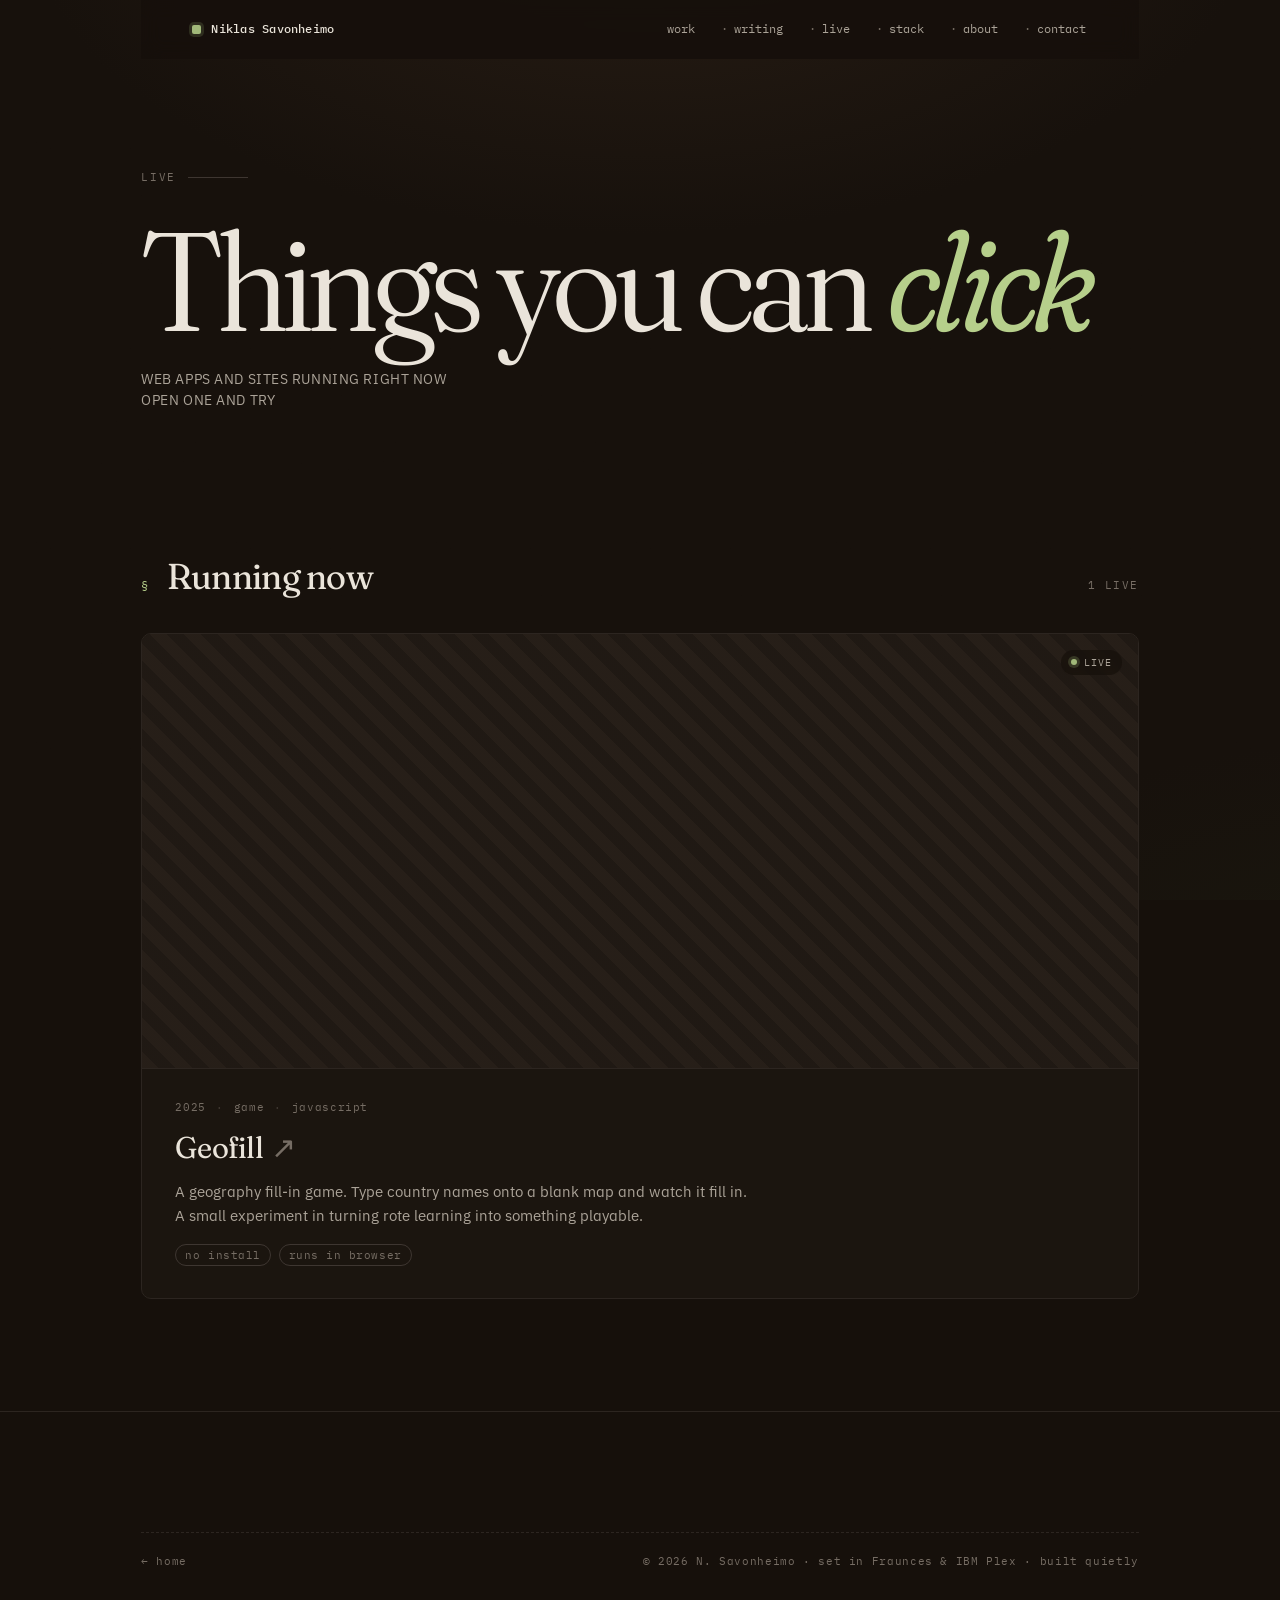
==== live/index.html @ 67fba2f3 "Added page for live apps/sites" ====
<!DOCTYPE html>
<html lang="en">
<head>
  <meta charset="UTF-8">
  <meta name="viewport" content="width=device-width, initial-scale=1.0">

  <title>Live — Niklas Savonheimo</title>
  <meta name="description" content="Web apps and sites you can open and try with one click.">

  <!-- Open Graph -->
  <meta property="og:type" content="website">
  <meta property="og:url" content="https://portfolio-site-5bt.pages.dev/live/">
  <meta property="og:title" content="Live — Niklas Savonheimo">
  <meta property="og:description" content="Web apps and sites you can open and try with one click.">

  <!-- Twitter card -->
  <meta name="twitter:card" content="summary_large_image">
  <meta name="twitter:title" content="Live — Niklas Savonheimo">
  <meta name="twitter:description" content="Web apps and sites you can open and try with one click.">

  <!-- Fonts: Fraunces (variable, all axes) + IBM Plex Sans + IBM Plex Mono -->
  <link rel="preconnect" href="https://fonts.googleapis.com">
  <link rel="preconnect" href="https://fonts.gstatic.com" crossorigin>
  <link href="https://fonts.googleapis.com/css2?family=Fraunces:ital,opsz,wght,SOFT,WONK@0,9..144,300..900,0..100,0..1;1,9..144,300..900,0..100,0..1&family=IBM+Plex+Mono:wght@300;400;500&family=IBM+Plex+Sans:wght@300;400;500;600&display=swap" rel="stylesheet">

  <!-- Favicon -->
  <link rel="icon" type="image/svg+xml" href="../favicon.svg">

  <link rel="stylesheet" href="../style.css">
</head>
<body>

  <div class="shell">

    <!-- Nav -->
    <nav class="nav" aria-label="Primary">
      <a class="nav-id" href="../">
        <span class="dot" aria-hidden="true"></span>
        <span><b>Niklas Savonheimo</b></span>
      </a>
      <div class="nav-links">
        <a href="../#work">work</a>
        <a href="../#writing">writing</a>
        <a href="./">live</a>
        <a href="../#stack">stack</a>
        <a href="../#about">about</a>
        <a href="../#contact">contact</a>
      </div>
    </nav>

    <!-- Hero -->
    <header class="hero">
      <div>
        <div class="hero-eyebrow">Live</div>
        <h1>Things you can <em>click</em></h1>
        <p class="hero-lede">Web apps and sites running right now<br>open one and try</p>
      </div>
    </header>

    <!-- Live sites -->
    <section class="section">
      <div class="sec-head">
        <div class="left">
          <span class="sec-num">§</span>
          <h2 class="sec-title">Running now</h2>
        </div>
        <span class="sec-sub">1 live</span>
      </div>

      <div class="live-grid">

        <!-- Geofill -->
        <a class="live-card" href="https://nickeniklas.github.io/geofill/" target="_blank" rel="noopener noreferrer">
          <div class="live-thumb">
            <div class="live-thumb-stripes" aria-hidden="true"></div>
            <!-- swap the stripes div above for: <img src="../live/geofill.png" alt="Geofill screenshot"> -->
            <span class="live-thumb-marker">live</span>
          </div>
          <div class="live-body">
            <div class="live-meta">
              <span>2025</span><span class="sep">·</span><span>game</span><span class="sep">·</span><span>javascript</span>
            </div>
            <h3>Geofill<span class="arrow" aria-hidden="true">↗</span></h3>
            <p class="live-blurb">A geography fill-in game. Type country names onto a blank map and watch it fill in. A small experiment in turning rote learning into something playable.</p>
            <div class="live-tags">
              <span class="tag">no install</span>
              <span class="tag">runs in browser</span>
            </div>
          </div>
        </a>

        <!-- Template for the next one — duplicate the block above, update href/marker/meta/h3/blurb/tags -->

      </div>
    </section>

  </div><!-- /shell -->

  <footer class="footer">
    <div class="shell">
      <div class="foot-colophon">
        <a href="../">← home</a>
        <span>© 2026 N. Savonheimo · set in Fraunces &amp; IBM Plex · built quietly</span>
      </div>
    </div>
  </footer>

</body>
</html>
---- style.css ----
/* style.css — portfolio v0.1
   Warm coffee-dark background, sage-olive green accents, Fraunces slab + IBM Plex Sans/Mono.
   All colors in OKLCH for perceptual consistency. */

:root {
  --bg:        oklch(18% 0.014 60);
  --bg-2:      oklch(22% 0.016 60);
  --bg-card:   oklch(20% 0.015 60);
  --line:      oklch(34% 0.014 60);
  --line-soft: oklch(27% 0.014 60);

  --ink:       oklch(92% 0.015 80);
  --ink-mute:  oklch(72% 0.018 75);
  --ink-faint: oklch(54% 0.018 70);

  --green:      oklch(75% 0.09 125);
  --green-ink:  oklch(82% 0.095 125);
  --green-soft: oklch(38% 0.054 125);

  --serif: "Fraunces", Georgia, serif;
  --sans:  "IBM Plex Sans", ui-sans-serif, system-ui, sans-serif;
  --mono:  "IBM Plex Mono", ui-monospace, SFMono-Regular, Menlo, monospace;

  --pad-x: clamp(20px, 4vw, 56px);
  --col:   1100px;
  --rad:   10px;

  color-scheme: dark;
}

* { box-sizing: border-box; }
html, body { margin: 0; padding: 0; }

body {
  background: var(--bg);
  color: var(--ink);
  font-family: var(--sans);
  font-size: 16px;
  line-height: 1.55;
  -webkit-font-smoothing: antialiased;
  text-rendering: optimizeLegibility;
  font-feature-settings: "ss01", "cv05";
  min-height: 100vh;
  background-image:
    radial-gradient(ellipse 80% 60% at 50% -10%, oklch(28% 0.03 60 / 0.55), transparent 60%),
    radial-gradient(ellipse 60% 40% at 110% 110%, oklch(30% 0.05 130 / 0.18), transparent 70%);
  background-attachment: fixed;
}

/* film grain — pure SVG noise, fixed so it doesn't scroll */
body::before {
  content: "";
  position: fixed; inset: 0;
  pointer-events: none;
  opacity: 0.05;
  z-index: 0;
  mix-blend-mode: overlay;
  background-image: url("data:image/svg+xml;utf8,<svg xmlns='http://www.w3.org/2000/svg' width='200' height='200'><filter id='n'><feTurbulence type='fractalNoise' baseFrequency='0.85' numOctaves='2' stitchTiles='stitch'/><feColorMatrix values='0 0 0 0 1  0 0 0 0 1  0 0 0 0 1  0 0 0 0.6 0'/></filter><rect width='100%' height='100%' filter='url(%23n)'/></svg>");
}

::selection { background: var(--green-soft); color: var(--ink); }

a { color: inherit; text-decoration: none; }

/* ── shell ─────────────────────────────────────────────── */
.shell {
  position: relative;
  z-index: 1;
  max-width: var(--col);
  margin: 0 auto;
  padding: 0 var(--pad-x);
}

/* ── nav ───────────────────────────────────────────────── */
.nav {
  position: relative;
  z-index: 2;
  display: flex;
  align-items: center;
  justify-content: space-between;
  padding: 22px var(--pad-x) 20px;
}
@media (min-width: 760px) {
  .nav {
    position: sticky;
    top: 0;
    background: oklch(18% 0.014 60 / 0.92);
    backdrop-filter: blur(10px);
    -webkit-backdrop-filter: blur(10px);
    padding: 16px max(var(--pad-x), calc(50% - var(--col) / 2 + var(--pad-x)));
  }
}
.nav-id {
  display: inline-flex;
  align-items: center;
  gap: 10px;
  font-family: var(--mono);
  font-size: 12px;
  letter-spacing: 0.02em;
  color: var(--ink-mute);
}
.nav-id .dot {
  width: 9px; height: 9px;
  background: var(--green);
  border-radius: 2px;
  box-shadow: 0 0 0 3px oklch(75% 0.09 125 / 0.18);
  flex-shrink: 0;
}
.nav-id b { color: var(--ink); font-weight: 500; }
.nav-links {
  display: flex; gap: 22px;
  font-family: var(--mono);
  font-size: 12px;
  color: var(--ink-mute);
}
.nav-links a {
  position: relative;
  padding: 4px 2px;
  transition: color 0.15s;
}
.nav-links a::before {
  content: "·";
  color: var(--ink-faint);
  margin-right: 6px;
}
.nav-links a:first-child::before { display: none; }
.nav-links a:hover { color: var(--green-ink); }

/* ── hero ──────────────────────────────────────────────── */
.hero {
  padding: clamp(40px, 9vw, 110px) 0 clamp(32px, 6vw, 60px);
  position: relative;
}
.hero-eyebrow {
  font-family: var(--mono);
  font-size: 11px;
  text-transform: uppercase;
  letter-spacing: 0.16em;
  color: var(--ink-faint);
  display: flex;
  align-items: center;
  gap: 12px;
  margin-bottom: 28px;
}
.hero-eyebrow::after {
  content: "";
  flex: 0 0 60px;
  height: 1px;
  background: var(--line);
}
.hero h1 {
  font-family: var(--serif);
  font-weight: 350;
  font-size: clamp(56px, 11vw, 140px);
  line-height: 0.95;
  letter-spacing: -0.035em;
  margin: 0 0 22px;
  font-variation-settings: "SOFT" 50, "WONK" 1, "opsz" 144;
  max-width: 14ch;
  text-wrap: balance;
}
.hero h1 em {
  font-style: italic;
  font-weight: 350;
  color: var(--green-ink);
  font-variation-settings: "SOFT" 100, "WONK" 1, "opsz" 144;
}
.hero-lede {
  font-family: var(--sans);
  font-weight: 400;
  font-size: clamp(14px, 1.1vw, 16px);
  line-height: 1.5;
  letter-spacing: 0.04em;
  text-transform: uppercase;
  color: var(--ink-mute);
  max-width: 52ch;
  text-wrap: pretty;
}

/* ── now strip ─────────────────────────────────────────── */
.now {
  margin: clamp(20px, 4vw, 40px) 0 clamp(40px, 6vw, 70px);
  border-top: 1px solid var(--line-soft);
  border-bottom: 1px solid var(--line-soft);
  padding: 18px 0;
  display: grid;
  grid-template-columns: repeat(4, 1fr);
  gap: 28px;
  font-family: var(--mono);
  font-size: 12px;
}
.now-cell {
  display: flex;
  flex-direction: column;
  gap: 4px;
  min-width: 0;
}
.now-cell .lbl {
  font-size: 10px;
  text-transform: uppercase;
  letter-spacing: 0.14em;
  color: var(--ink-faint);
}
.now-cell .val {
  color: var(--ink);
  white-space: nowrap;
  overflow: hidden;
  text-overflow: ellipsis;
}
.now-cell .val .accent { color: var(--green-ink); }
.now-cell .val .blink {
  display: inline-block;
  width: 7px; height: 13px;
  vertical-align: -2px;
  background: var(--green);
  margin-left: 2px;
  animation: blink 1s steps(2, jump-none) infinite;
}
@keyframes blink { 50% { opacity: 0.15; } }

@media (max-width: 760px) {
  .now { grid-template-columns: repeat(2, 1fr); }
}

/* ── sections ──────────────────────────────────────────── */
.section { padding: clamp(40px, 6vw, 72px) 0; }
.section + .section { border-top: 1px solid var(--line-soft); }

.sec-head {
  display: flex;
  align-items: baseline;
  justify-content: space-between;
  gap: 24px;
  margin-bottom: 36px;
}
.sec-head .left {
  display: flex; align-items: baseline; gap: 18px;
  flex-wrap: wrap;
}
.sec-num {
  font-family: var(--mono);
  font-size: 12px;
  color: var(--green-ink);
  letter-spacing: 0.06em;
}
.sec-title {
  font-family: var(--serif);
  font-weight: 400;
  font-size: clamp(26px, 3.4vw, 36px);
  line-height: 1.1;
  letter-spacing: -0.02em;
  margin: 0;
  font-variation-settings: "SOFT" 50, "WONK" 1, "opsz" 60;
}
.sec-sub {
  font-family: var(--mono);
  font-size: 11px;
  text-transform: uppercase;
  letter-spacing: 0.14em;
  color: var(--ink-faint);
}
.sec-lede {
  font-family: var(--sans);
  font-size: clamp(14px, 1.5vw, 15px);
  color: var(--ink-mute);
  margin-top: -18px;
  margin-bottom: 32px;
  line-height: 1.55;
}

/* ── project cards (list-of-cards layout) ──────────────── */
.projects-grid {
  display: flex;
  flex-direction: column;
  gap: 18px;
}
.projects-grid .card {
  display: grid;
  grid-template-columns: 280px 1fr;
  gap: 0;
}
.projects-grid .card-thumb {
  aspect-ratio: auto;
  height: 100%;
  min-height: 160px;
  border-bottom: 0;
  border-right: 1px solid var(--line-soft);
}
.projects-grid .card-body {
  padding: 22px 26px 24px;
  display: flex;
  flex-direction: column;
  justify-content: center;
}

.card {
  display: block;
  background: var(--bg-card);
  border: 1px solid var(--line-soft);
  border-radius: var(--rad);
  overflow: hidden;
  transition: transform 0.25s cubic-bezier(.2,.7,.3,1), border-color 0.2s;
  position: relative;
}
.card:hover {
  transform: translateY(-3px);
  border-color: var(--green-soft);
}
.card:hover h3 { color: var(--green-ink); }

.card-thumb {
  aspect-ratio: 16 / 9;
  position: relative;
  overflow: hidden;
  background: var(--bg-2);
  border-bottom: 1px solid var(--line-soft);
  font-family: var(--mono);
}
.card-thumb-stripes {
  position: absolute; inset: 0;
  background-image: repeating-linear-gradient(45deg,
    oklch(26% 0.018 60) 0 10px,
    oklch(22% 0.014 60) 10px 20px);
  opacity: 0.7;
}
.card-thumb-label {
  position: absolute;
  left: 14px; bottom: 12px;
  font-size: 10px;
  letter-spacing: 0.1em;
  color: var(--ink);
  text-transform: uppercase;
}
.card-thumb-marker {
  position: absolute; top: 14px; right: 14px;
  font-family: var(--mono); font-size: 10px;
  color: var(--ink);
  display: flex; align-items: center; gap: 6px;
}
.card-thumb-marker::before {
  content: "";
  width: 6px; height: 6px; border-radius: 50%;
  background: var(--green);
}
.card-thumb-img {
  position: absolute; inset: 0;
  width: 100%; height: 100%;
  object-fit: cover;
}
.card-thumb-scrim {
  position: absolute; inset: 0;
  background: oklch(12% 0.012 60 / 0.5);
}
.card-body { padding: 18px 20px 20px; }
.card-meta {
  font-family: var(--mono);
  font-size: 10.5px;
  letter-spacing: 0.06em;
  color: var(--ink-faint);
  margin-bottom: 8px;
  display: flex; gap: 10px; align-items: center;
}
.card-meta .sep { opacity: 0.4; }
.card h3 {
  font-family: var(--serif);
  font-weight: 400;
  font-size: 22px;
  letter-spacing: -0.01em;
  margin: 0 0 6px;
  font-variation-settings: "SOFT" 30, "WONK" 1, "opsz" 36;
  transition: color 0.2s;
}
.card h3 .arrow {
  display: inline-block;
  margin-left: 6px;
  transition: transform 0.25s;
  color: var(--ink-faint);
}
.card:hover h3 .arrow {
  transform: translate(4px, -4px);
  color: var(--green-ink);
}
.card-blurb {
  color: var(--ink-mute);
  font-size: 14.5px;
  line-height: 1.55;
  margin: 0;
  text-wrap: pretty;
}

@media (max-width: 760px) {
  .projects-grid .card { grid-template-columns: 1fr; }
  .projects-grid .card-thumb {
    aspect-ratio: 16/9; min-height: 0;
    border-right: 0; border-bottom: 1px solid var(--line-soft);
  }
}

/* ── writing list ──────────────────────────────────────── */
.writing-list {
  display: flex; flex-direction: column;
  border-top: 1px solid var(--line-soft);
}
.writing-row {
  display: grid;
  grid-template-columns: 90px 1fr auto;
  gap: 24px;
  padding: 18px 4px;
  border-bottom: 1px solid var(--line-soft);
  align-items: baseline;
  font-family: var(--sans);
  transition: padding-left 0.2s;
}
.writing-row:hover { padding-left: 12px; }
.writing-row .date {
  font-family: var(--mono);
  font-size: 11px;
  color: var(--ink-faint);
}
.writing-row .ttl {
  font-family: var(--serif);
  font-size: 18px;
  font-variation-settings: "SOFT" 30, "WONK" 1, "opsz" 24;
  transition: color 0.2s;
}
.writing-row:hover .ttl { color: var(--green-ink); }
.writing-row .row-tags {
  display: flex;
  gap: 6px;
  align-items: baseline;
}
.writing-row .tag {
  font-family: var(--mono);
  font-size: 10.5px;
  color: var(--ink-faint);
  border: 1px solid var(--line);
  padding: 2px 8px;
  border-radius: 999px;
  letter-spacing: 0.05em;
}
.writing-row .lang {
  font-family: var(--mono);
  font-size: 10.5px;
  color: var(--green);
  border: 1px solid var(--green);
  padding: 2px 8px;
  border-radius: 999px;
  letter-spacing: 0.05em;
  opacity: 0.7;
}

/* ── writing lang toggle ───────────────────────────────── */
.writing-lang-wrap {
  display: flex;
  align-items: center;
}
.lang-toggle {
  display: flex;
  border: 1px solid var(--green);
  border-radius: 999px;
  overflow: hidden;
}
.lang-btn {
  background: transparent;
  border: none;
  color: var(--green);
  font-family: var(--mono);
  font-size: 10.5px;
  letter-spacing: 0.05em;
  padding: 3px 10px;
  cursor: pointer;
  opacity: 0.5;
  transition: opacity 0.15s, background 0.15s, color 0.15s;
  line-height: 1;
}
.lang-btn[aria-pressed="true"] {
  background: var(--green);
  color: var(--bg);
  opacity: 1;
}
.lang-btn:hover:not([aria-pressed="true"]) { opacity: 0.8; }
.lang-btn + .lang-btn { border-left: 1px solid var(--green); }
.writing-row[hidden] { display: none; }

/* ── stack / shelf ─────────────────────────────────────── */
.stack {
  display: grid;
  grid-template-columns: repeat(4, 1fr);
  gap: 16px;
  font-family: var(--mono);
  font-size: 12px;
}
.stack-cell {
  border: 1px solid var(--line-soft);
  border-radius: var(--rad);
  padding: 14px 14px 16px;
  display: flex;
  flex-direction: column;
  gap: 8px;
  background: var(--bg-card);
  transition: border-color 0.2s;
}
.stack-cell:hover { border-color: var(--green-soft); }
.stack-cell .lbl {
  font-size: 10px; text-transform: uppercase; letter-spacing: 0.14em;
  color: var(--ink-faint);
}
.stack-cell ul {
  list-style: none; padding: 0; margin: 0;
  display: flex; flex-direction: column; gap: 4px;
  color: var(--ink);
}
.stack-cell li::before { content: "› "; color: var(--green-ink); }

@media (max-width: 760px) { .stack { grid-template-columns: repeat(2, 1fr); } }

/* ── about ─────────────────────────────────────────────── */
.about {
  display: grid;
  grid-template-columns: 1fr 220px;
  gap: 48px;
}
.prose {
  max-width: 60ch;
  font-family: var(--serif);
  font-size: 18px;
  line-height: 1.65;
  font-weight: 400;
  font-variation-settings: "opsz" 18;
  color: var(--ink);
}
.prose p { margin: 0 0 1em; text-wrap: pretty; }
.prose p + p { text-indent: 1.4em; }
.prose .first { font-variant-caps: all-small-caps; letter-spacing: 0.06em; }

.about-meta {
  font-family: var(--mono);
  font-size: 11px;
  color: var(--ink-mute);
  display: flex; flex-direction: column; gap: 14px;
}
.about-meta dt {
  font-size: 10px; text-transform: uppercase; letter-spacing: 0.12em;
  color: var(--ink-faint);
  margin-bottom: 2px;
}
.about-meta dd { margin: 0; }

@media (max-width: 760px) {
  .about { grid-template-columns: 1fr; gap: 28px; }
}

/* ── footer ────────────────────────────────────────────── */
.footer {
  margin-top: 40px;
  border-top: 1px solid var(--line-soft);
  padding: clamp(40px, 6vw, 70px) 0 clamp(40px, 5vw, 60px);
}
.footer-grid {
  display: grid;
  grid-template-columns: 1fr 1fr;
  gap: 40px;
  align-items: end;
}
.foot-q {
  font-family: var(--serif);
  font-weight: 350;
  font-size: clamp(28px, 3.4vw, 40px);
  line-height: 1.15;
  letter-spacing: -0.02em;
  margin: 0 0 18px;
  font-variation-settings: "SOFT" 50, "WONK" 1, "opsz" 60;
  text-wrap: balance;
}
.foot-q em {
  font-style: italic;
  color: var(--green-ink);
  font-variation-settings: "SOFT" 100, "WONK" 1, "opsz" 60;
}
.foot-mail {
  display: inline-flex; align-items: center; gap: 10px;
  font-family: var(--mono);
  font-size: 14px;
  border-bottom: 1px solid var(--line);
  padding-bottom: 4px;
  transition: color 0.15s, border-color 0.15s;
}
.foot-mail:hover { color: var(--green-ink); border-color: var(--green-ink); }
.foot-side {
  font-family: var(--mono);
  font-size: 11px;
  color: var(--ink-mute);
  display: flex; flex-direction: column; gap: 18px;
}
.foot-side .row { display: flex; gap: 18px; flex-wrap: wrap; }
.foot-side .row a:hover { color: var(--green-ink); }
.foot-side .meta {
  color: var(--ink-faint);
  font-size: 10.5px;
  letter-spacing: 0.06em;
  display: flex; gap: 18px; flex-wrap: wrap;
}
.foot-colophon {
  margin-top: 50px;
  padding-top: 20px;
  border-top: 1px dashed var(--line-soft);
  font-family: var(--mono);
  font-size: 10.5px;
  letter-spacing: 0.06em;
  color: var(--ink-faint);
  display: flex;
  justify-content: space-between;
  flex-wrap: wrap;
  gap: 12px;
}
.foot-colophon .secret { cursor: default; }

@media (max-width: 760px) {
  .footer-grid { grid-template-columns: 1fr; gap: 28px; align-items: start; }
}

/* ── easter egg overlay ────────────────────────────────── */
.egg {
  display: none;
  position: fixed; inset: 0;
  z-index: 100;
  align-items: center;
  justify-content: center;
  background: oklch(18% 0.014 60 / 0.94);
  backdrop-filter: blur(8px);
  font-family: var(--mono);
  animation: eggIn 0.3s;
}
.egg.open { display: flex; }
@keyframes eggIn { from { opacity: 0; } }

.egg-card {
  border: 1px solid var(--green-soft);
  background: var(--bg-card);
  border-radius: var(--rad);
  padding: 32px 36px;
  max-width: 480px;
  text-align: center;
  font-size: 13px;
  line-height: 1.7;
  color: var(--ink-mute);
}
.egg-card .ascii {
  white-space: pre;
  color: var(--green-ink);
  font-size: 11px;
  line-height: 1.2;
  margin-bottom: 14px;
}
.egg-card .hl { color: var(--ink); }
.egg-card .hint {
  margin-top: 16px;
  font-size: 10.5px;
  color: var(--ink-faint);
  letter-spacing: 0.08em;
  text-transform: uppercase;
}
.egg-x {
  margin-top: 18px;
  display: inline-block;
  font-size: 10px;
  letter-spacing: 0.14em;
  color: var(--ink-faint);
  border-bottom: 1px dashed var(--line);
  padding-bottom: 2px;
}

/* ── writing post ──────────────────────────────────────── */
.post-head {
  padding: clamp(40px, 7vw, 80px) 0 clamp(24px, 4vw, 40px);
  border-bottom: 1px solid var(--line-soft);
  margin-bottom: clamp(32px, 5vw, 56px);
}
.post-eyebrow {
  display: flex;
  align-items: center;
  gap: 14px;
  font-family: var(--mono);
  font-size: 11px;
  color: var(--ink-faint);
  margin-bottom: 20px;
}
.post-eyebrow .tag-pill {
  border: 1px solid var(--line);
  padding: 2px 8px;
  border-radius: 999px;
  letter-spacing: 0.05em;
}
.post-title {
  font-family: var(--serif);
  font-weight: 350;
  font-size: clamp(32px, 5vw, 56px);
  line-height: 1.1;
  letter-spacing: -0.03em;
  margin: 0;
  font-variation-settings: "SOFT" 60, "WONK" 1, "opsz" 72;
  max-width: 22ch;
  text-wrap: balance;
}
.post-body {
  padding-bottom: clamp(48px, 8vw, 96px);
}
.post-body h2 {
  font-family: var(--serif);
  font-weight: 400;
  font-size: clamp(20px, 2.4vw, 26px);
  letter-spacing: -0.02em;
  margin: 2em 0 0.5em;
  font-variation-settings: "SOFT" 40, "WONK" 1, "opsz" 36;
}

/* ── reduced motion ────────────────────────────────────── */
@media (prefers-reduced-motion: reduce) {
  .now-cell .val .blink { animation: none; opacity: 1; }
  .card { transition: border-color 0.2s; }
  .card:hover { transform: none; }
  .card h3 .arrow { transition: none; }
  .writing-row { transition: none; }
}

/* ── live sites ────────────────────────────────────────── */
.live-grid {
  display: flex;
  flex-direction: column;
  gap: clamp(20px, 3vw, 32px);
}
.live-card {
  display: block;
  background: var(--bg-card);
  border: 1px solid var(--line-soft);
  border-radius: var(--rad);
  overflow: hidden;
  position: relative;
  transition: transform 0.25s cubic-bezier(.2,.7,.3,1), border-color 0.2s;
}
.live-card:hover {
  transform: translateY(-3px);
  border-color: var(--green-soft);
}
.live-card:hover h3 { color: var(--green-ink); }

/* big preview region — fills full card width */
.live-thumb {
  position: relative;
  aspect-ratio: 16 / 7;
  overflow: hidden;
  background: var(--bg-2);
  border-bottom: 1px solid var(--line-soft);
  font-family: var(--mono);
}
.live-thumb-stripes {
  position: absolute; inset: 0;
  background-image: repeating-linear-gradient(45deg,
    oklch(26% 0.018 60) 0 12px,
    oklch(22% 0.014 60) 12px 24px);
  opacity: 0.6;
}
.live-thumb img {
  position: absolute; inset: 0;
  width: 100%; height: 100%;
  object-fit: cover;
  display: block;
}
.live-thumb-marker {
  position: absolute; top: 16px; right: 16px;
  font-family: var(--mono); font-size: 10px;
  letter-spacing: 0.1em; text-transform: uppercase;
  color: var(--ink-mute);
  display: inline-flex; align-items: center; gap: 7px;
  background: oklch(18% 0.014 60 / 0.7);
  padding: 5px 10px;
  border-radius: 999px;
  backdrop-filter: blur(4px);
}
.live-thumb-marker::before {
  content: "";
  width: 6px; height: 6px; border-radius: 50%;
  background: var(--green);
  box-shadow: 0 0 0 3px oklch(75% 0.09 125 / 0.22);
}
.live-body {
  padding: clamp(20px, 2.4vw, 30px) clamp(22px, 2.6vw, 34px) clamp(24px, 2.8vw, 32px);
}
.live-meta {
  font-family: var(--mono);
  font-size: 10.5px;
  letter-spacing: 0.06em;
  color: var(--ink-faint);
  margin-bottom: 10px;
  display: flex; gap: 10px; align-items: center;
}
.live-meta .sep { opacity: 0.4; }
.live-card h3 {
  font-family: var(--serif);
  font-weight: 400;
  font-size: clamp(24px, 2.8vw, 30px);
  letter-spacing: -0.015em;
  margin: 0 0 8px;
  font-variation-settings: "SOFT" 40, "WONK" 1, "opsz" 48;
  transition: color 0.2s;
}
.live-card h3 .arrow {
  display: inline-block;
  margin-left: 8px;
  transition: transform 0.25s;
  color: var(--ink-faint);
}
.live-card:hover h3 .arrow {
  transform: translate(4px, -4px);
  color: var(--green-ink);
}
.live-blurb {
  color: var(--ink-mute);
  font-size: 15px;
  line-height: 1.6;
  margin: 0;
  max-width: 64ch;
  text-wrap: pretty;
}
.live-tags {
  margin-top: 16px;
  display: flex; gap: 8px; flex-wrap: wrap;
}
.live-tags .tag {
  font-family: var(--mono);
  font-size: 10.5px;
  color: var(--ink-faint);
  border: 1px solid var(--line);
  padding: 2px 9px;
  border-radius: 999px;
  letter-spacing: 0.05em;
}

@media (prefers-reduced-motion: reduce) {
  .live-card { transition: border-color 0.2s; }
  .live-card:hover { transform: none; }
  .live-card h3 .arrow { transition: none; }
}

/* ── work section footnote (pointer to /live/) ─────────── */
.work-footnote {
  margin: 28px 0 0;
  font-family: var(--mono);
  font-size: 12px;
  color: var(--ink-faint);
  letter-spacing: 0.02em;
}
.work-footnote a {
  color: var(--ink-mute);
  border-bottom: 1px solid var(--line);
  padding-bottom: 1px;
  transition: color 0.15s, border-color 0.15s;
}
.work-footnote a:hover { color: var(--green-ink); border-color: var(--green-ink); }
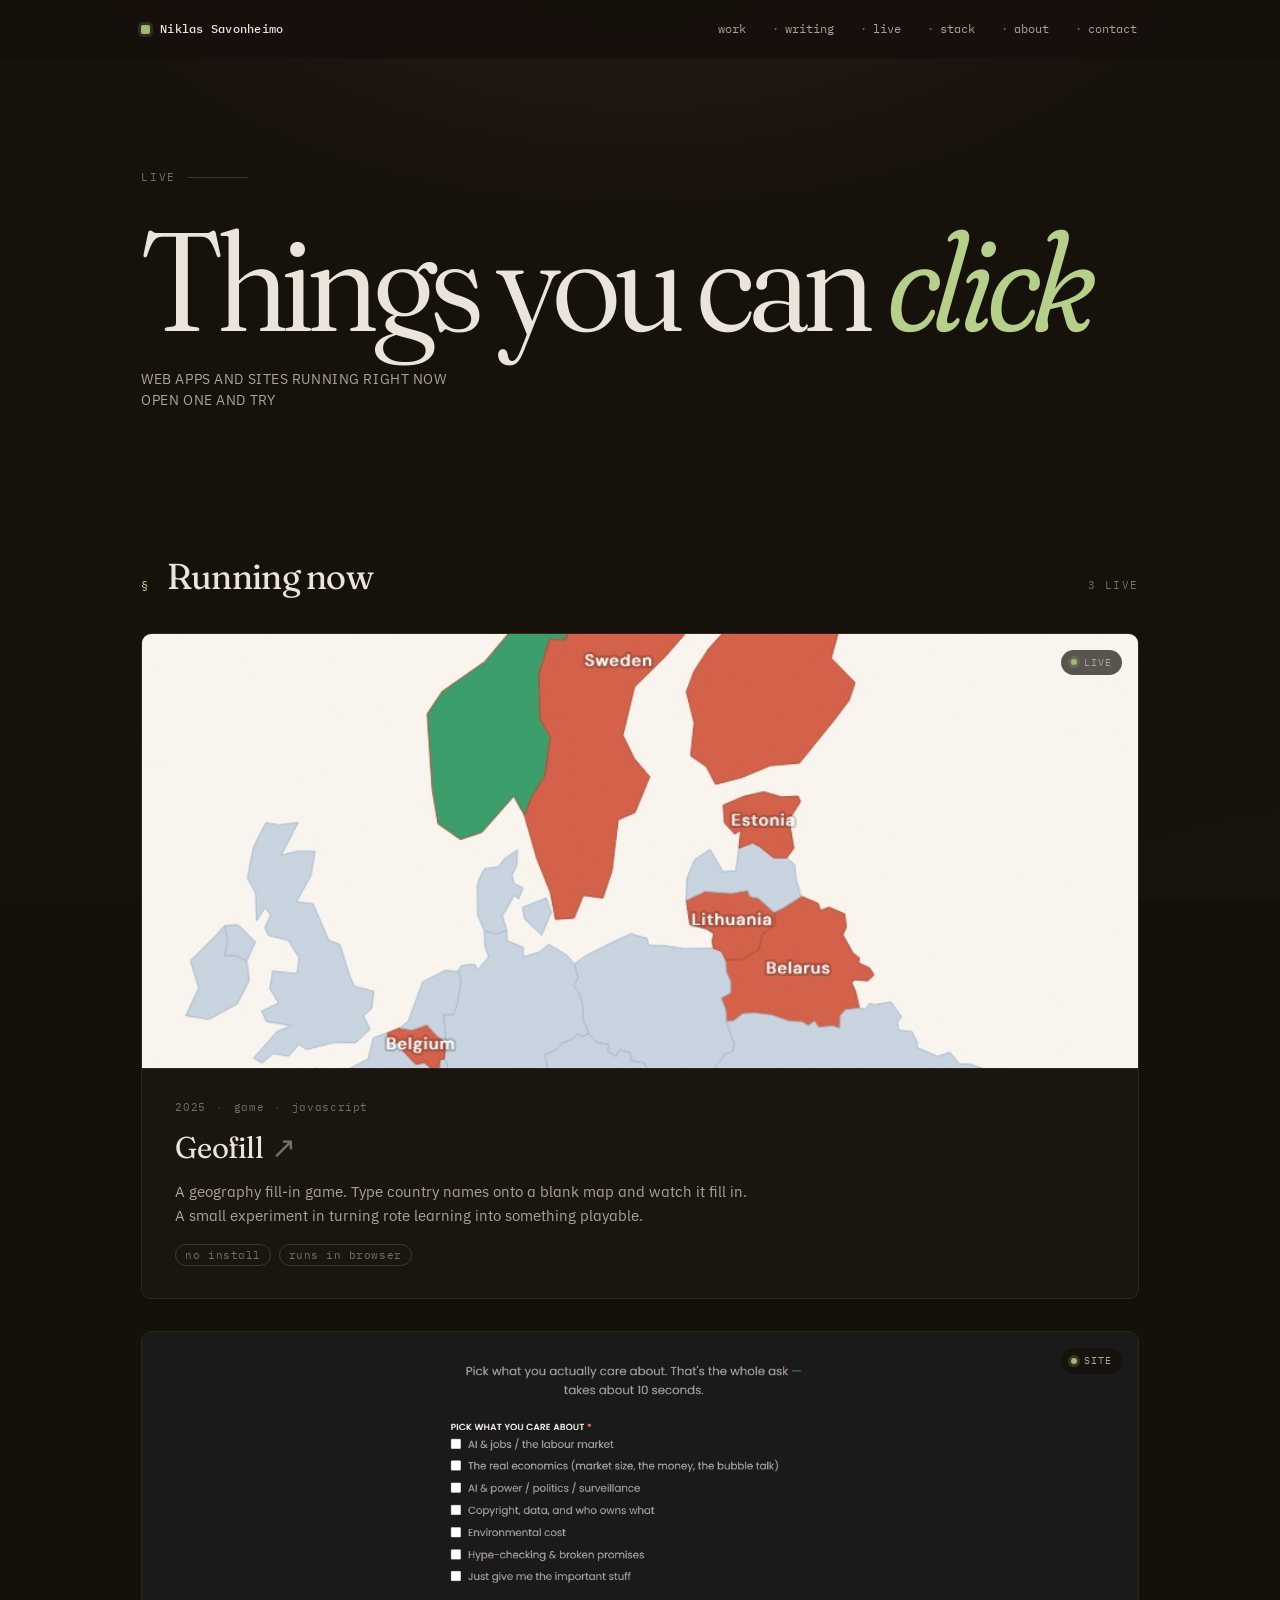
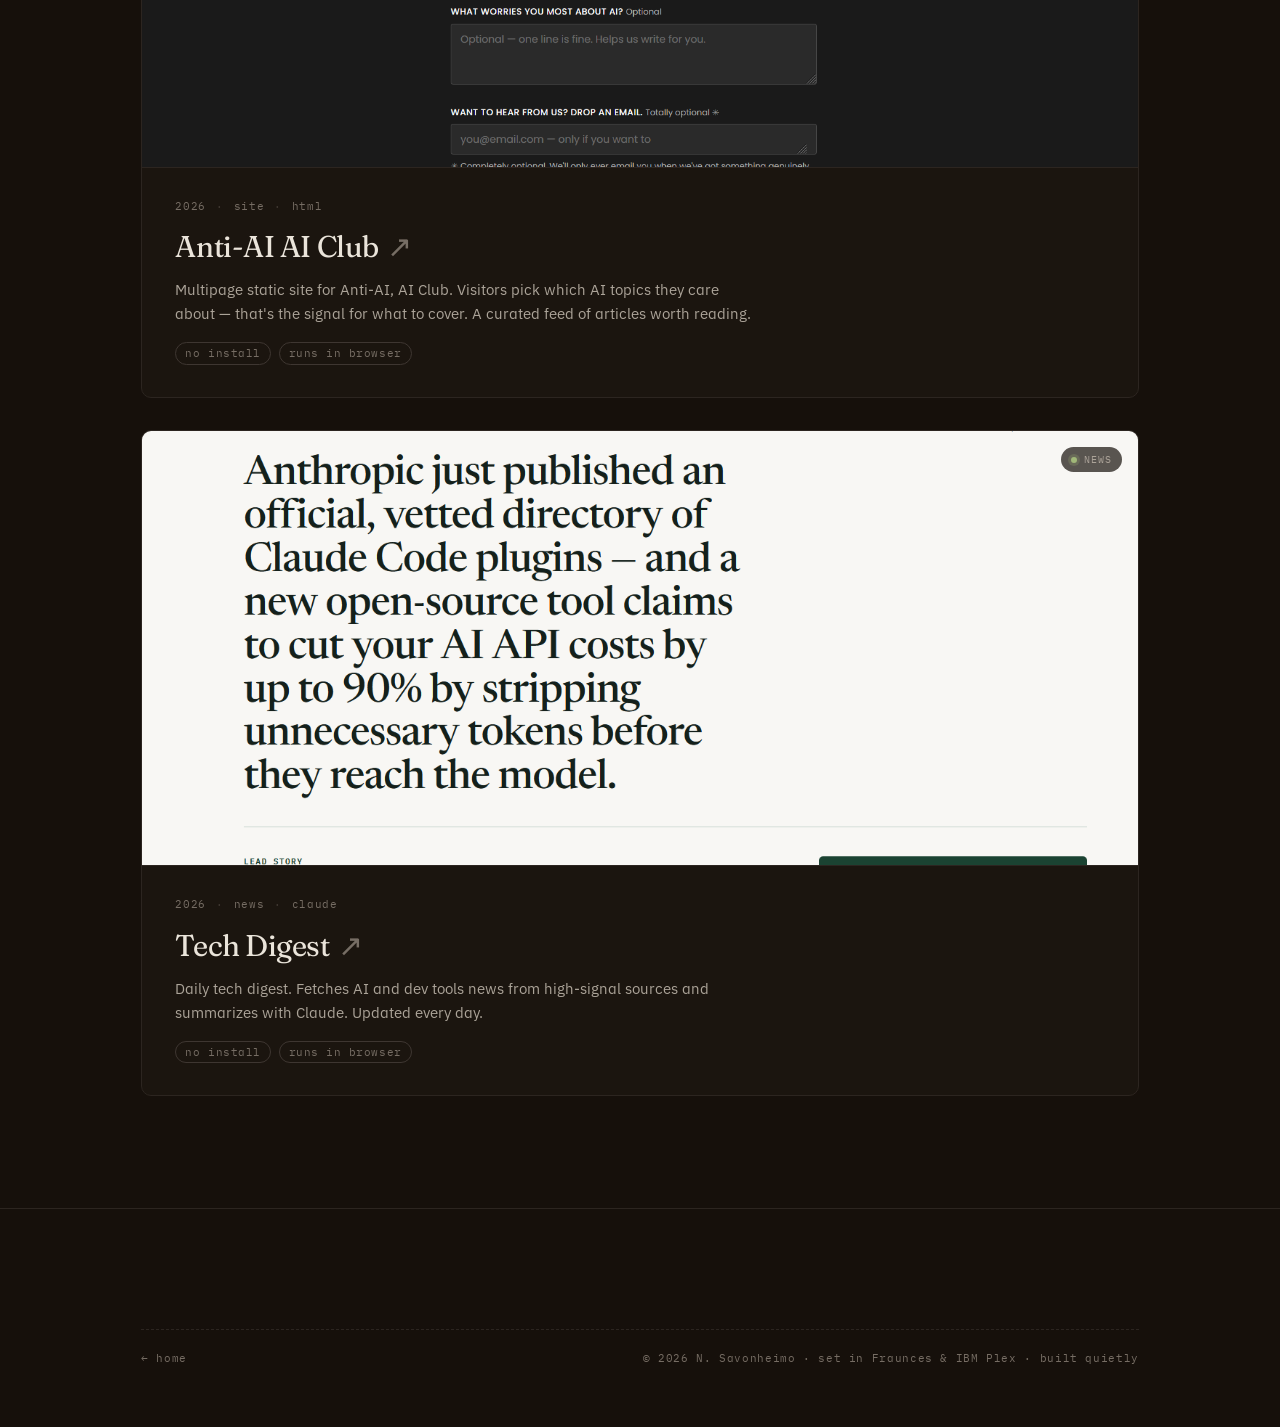
==== commit fd227bed: "live page fixed consistent design. Added new live apps/sites." ====
--- a/live/index.html
+++ b/live/index.html
@@ -30,23 +30,22 @@
 </head>
 <body>
 
+  <nav class="nav" aria-label="Primary">
+    <a class="nav-id" href="../">
+      <span class="dot" aria-hidden="true"></span>
+      <span><b>Niklas Savonheimo</b></span>
+    </a>
+    <div class="nav-links">
+      <a href="../#work">work</a>
+      <a href="../#writing">writing</a>
+      <a href="./">live</a>
+      <a href="../#stack">stack</a>
+      <a href="../#about">about</a>
+      <a href="../#contact">contact</a>
+    </div>
+  </nav>
+
   <div class="shell">
-
-    <!-- Nav -->
-    <nav class="nav" aria-label="Primary">
-      <a class="nav-id" href="../">
-        <span class="dot" aria-hidden="true"></span>
-        <span><b>Niklas Savonheimo</b></span>
-      </a>
-      <div class="nav-links">
-        <a href="../#work">work</a>
-        <a href="../#writing">writing</a>
-        <a href="./">live</a>
-        <a href="../#stack">stack</a>
-        <a href="../#about">about</a>
-        <a href="../#contact">contact</a>
-      </div>
-    </nav>
 
     <!-- Hero -->
     <header class="hero">
@@ -64,7 +63,7 @@
           <span class="sec-num">§</span>
           <h2 class="sec-title">Running now</h2>
         </div>
-        <span class="sec-sub">1 live</span>
+        <span class="sec-sub">3 live</span>
       </div>
 
       <div class="live-grid">
@@ -72,8 +71,7 @@
         <!-- Geofill -->
         <a class="live-card" href="https://nickeniklas.github.io/geofill/" target="_blank" rel="noopener noreferrer">
           <div class="live-thumb">
-            <div class="live-thumb-stripes" aria-hidden="true"></div>
-            <!-- swap the stripes div above for: <img src="../live/geofill.png" alt="Geofill screenshot"> -->
+            <img src="../img/geofill-img.jpg" alt="" style="object-position:center top">
             <span class="live-thumb-marker">live</span>
           </div>
           <div class="live-body">
@@ -89,7 +87,43 @@
           </div>
         </a>
 
-        <!-- Template for the next one — duplicate the block above, update href/marker/meta/h3/blurb/tags -->
+        <!-- Anti-AI AI Club -->
+        <a class="live-card" href="https://github.com/Nickeniklas/Anti-AI-AI-Club" target="_blank" rel="noopener noreferrer">
+          <div class="live-thumb">
+            <img src="../img/AntiAI-AIClub-form.png" alt="">
+            <span class="live-thumb-marker">site</span>
+          </div>
+          <div class="live-body">
+            <div class="live-meta">
+              <span>2026</span><span class="sep">·</span><span>site</span><span class="sep">·</span><span>html</span>
+            </div>
+            <h3>Anti-AI AI Club<span class="arrow" aria-hidden="true">↗</span></h3>
+            <p class="live-blurb">Multipage static site for Anti-AI, AI Club. Visitors pick which AI topics they care about — that's the signal for what to cover. A curated feed of articles worth reading.</p>
+            <div class="live-tags">
+              <span class="tag">no install</span>
+              <span class="tag">runs in browser</span>
+            </div>
+          </div>
+        </a>
+
+        <!-- Tech Digest -->
+        <a class="live-card" href="https://nickeniklas.github.io/tech-digest/" target="_blank" rel="noopener noreferrer">
+          <div class="live-thumb">
+            <img src="../img/tech-digest-cover.png" alt="">
+            <span class="live-thumb-marker">news</span>
+          </div>
+          <div class="live-body">
+            <div class="live-meta">
+              <span>2026</span><span class="sep">·</span><span>news</span><span class="sep">·</span><span>claude</span>
+            </div>
+            <h3>Tech Digest<span class="arrow" aria-hidden="true">↗</span></h3>
+            <p class="live-blurb">Daily tech digest. Fetches AI and dev tools news from high-signal sources and summarizes with Claude. Updated every day.</p>
+            <div class="live-tags">
+              <span class="tag">no install</span>
+              <span class="tag">runs in browser</span>
+            </div>
+          </div>
+        </a>
 
       </div>
     </section>
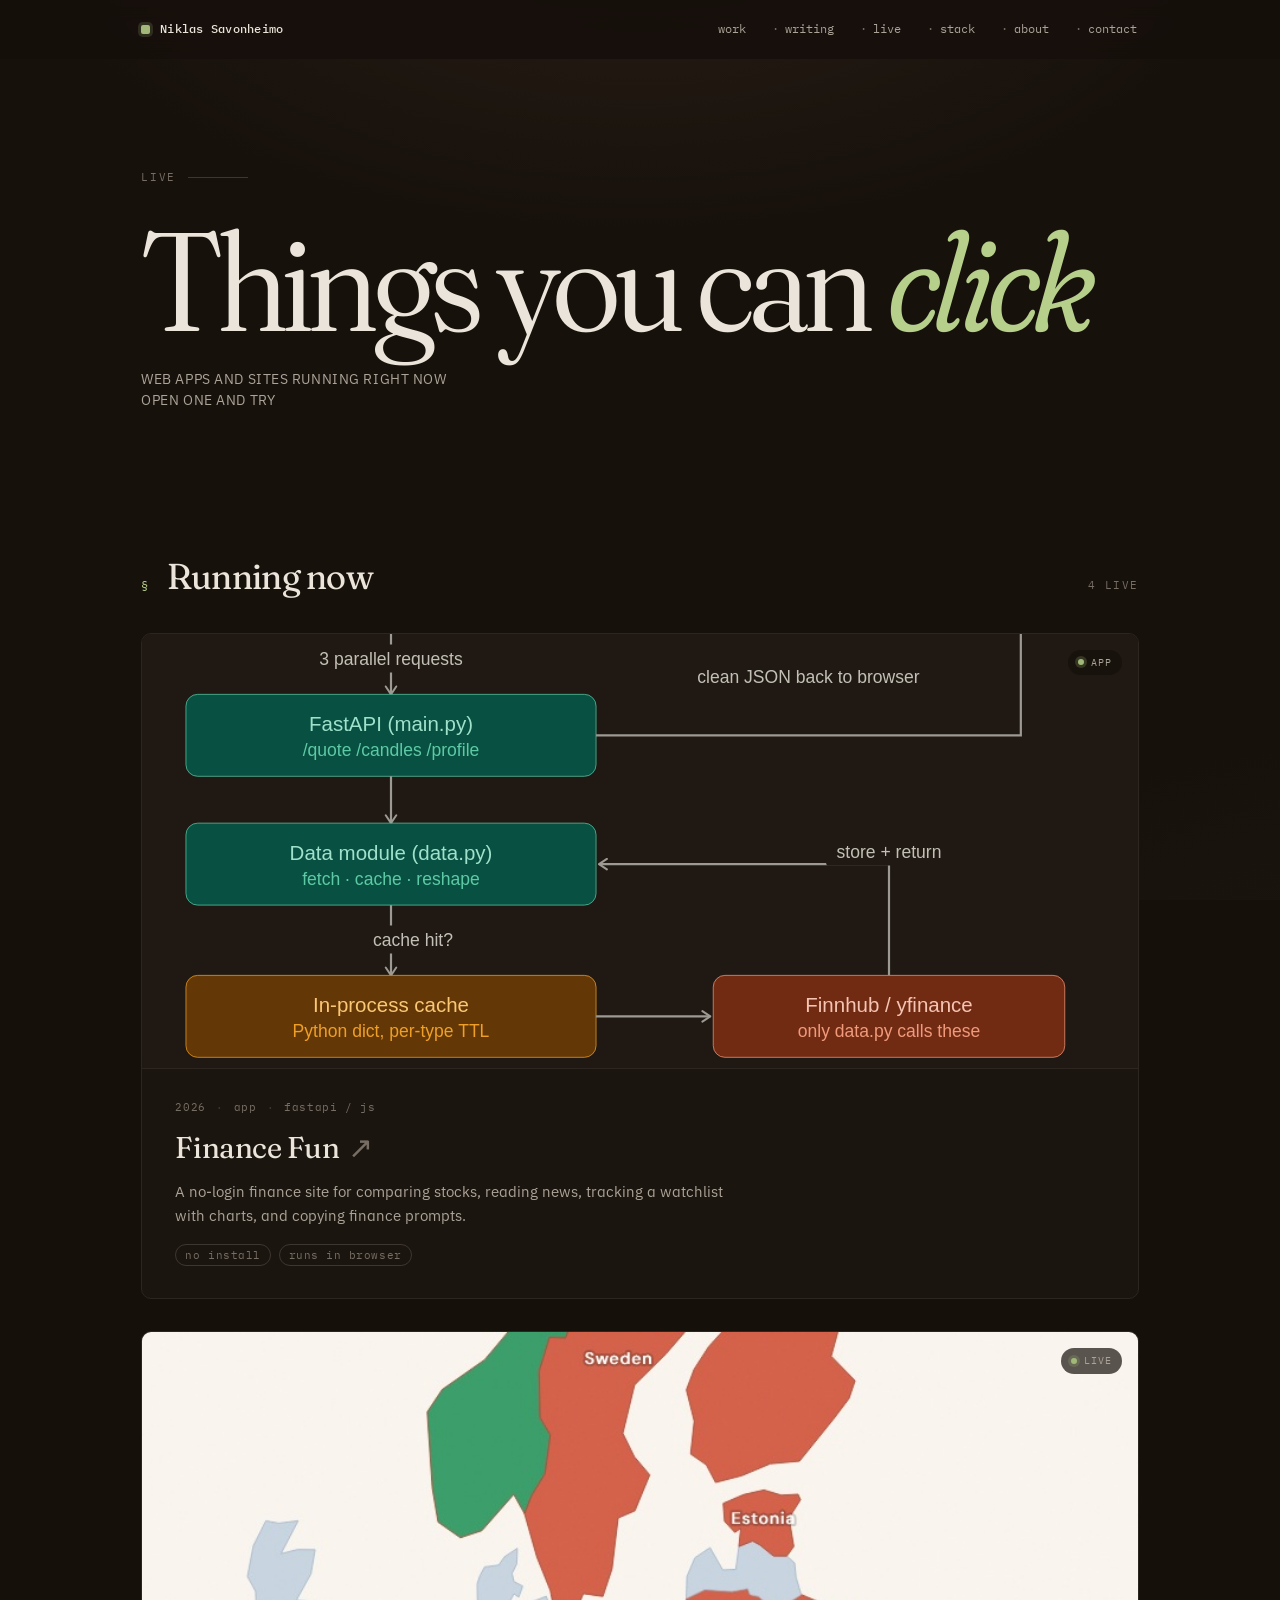
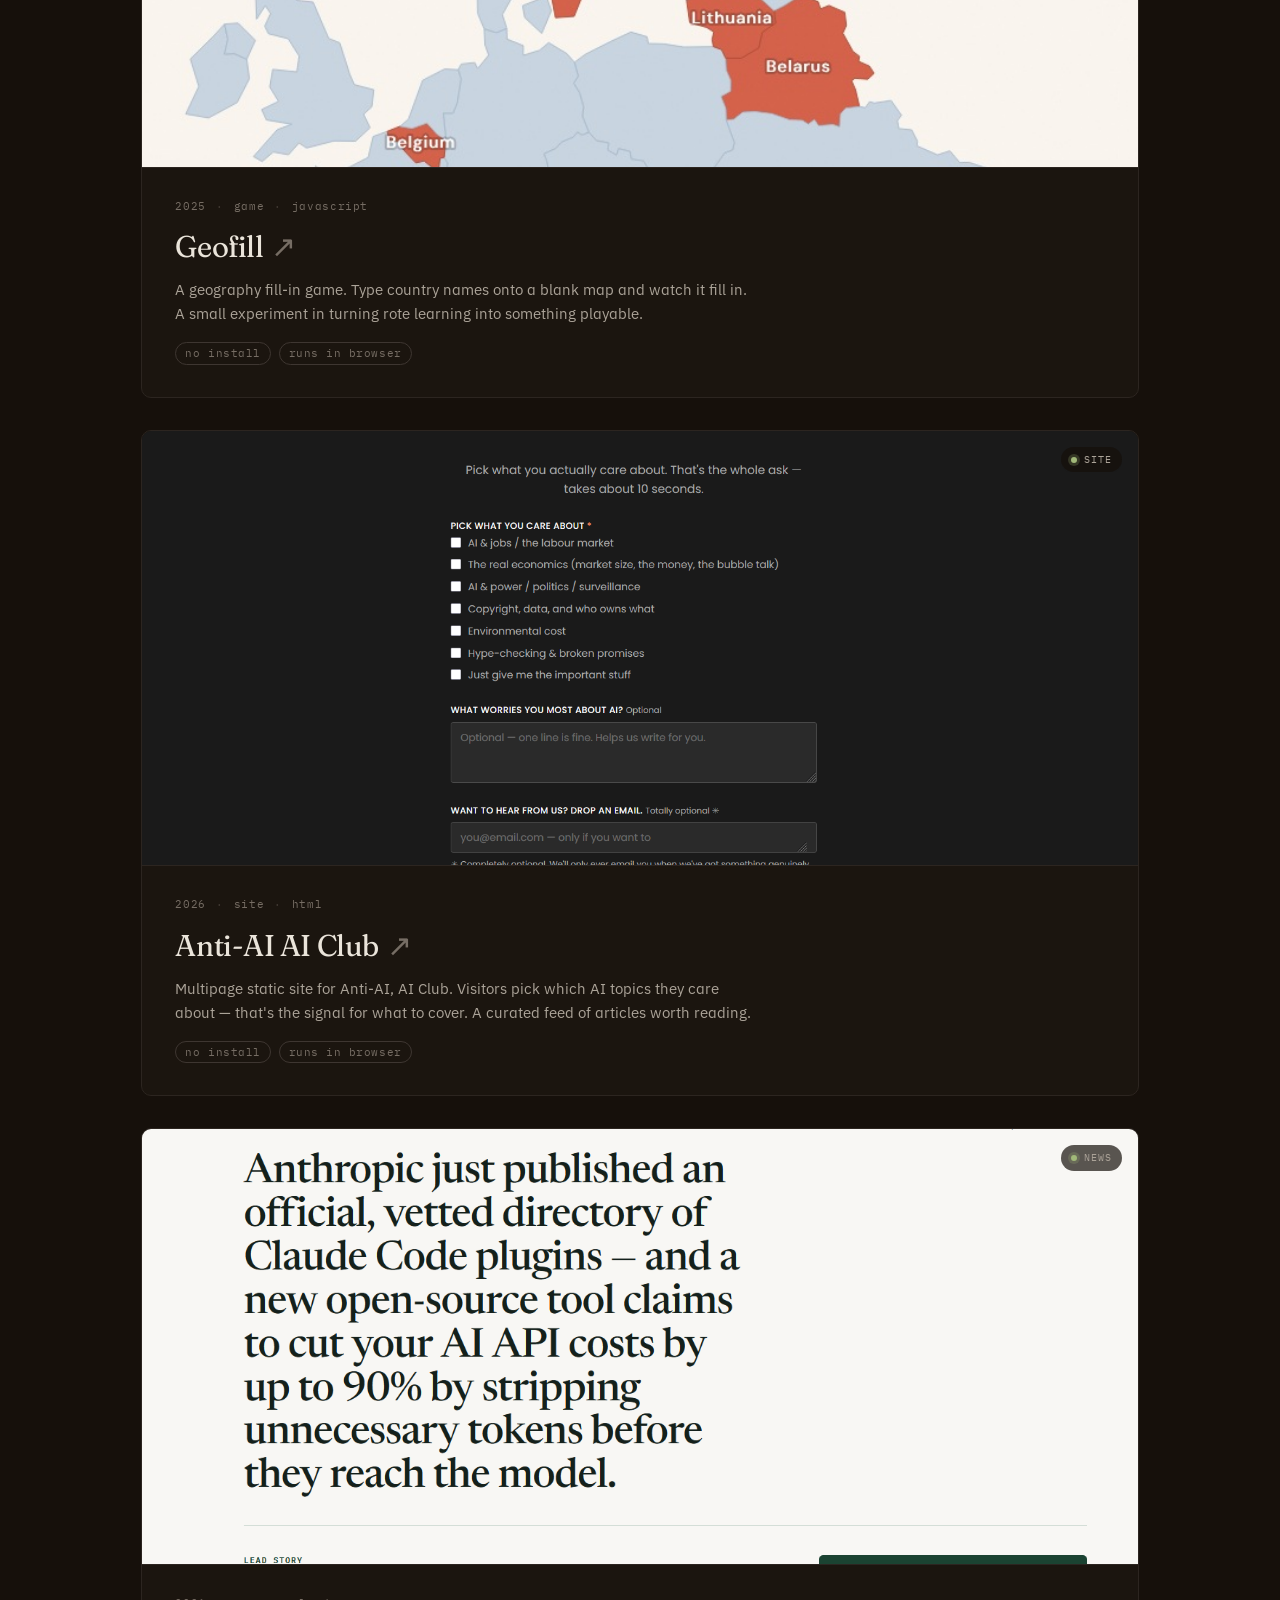
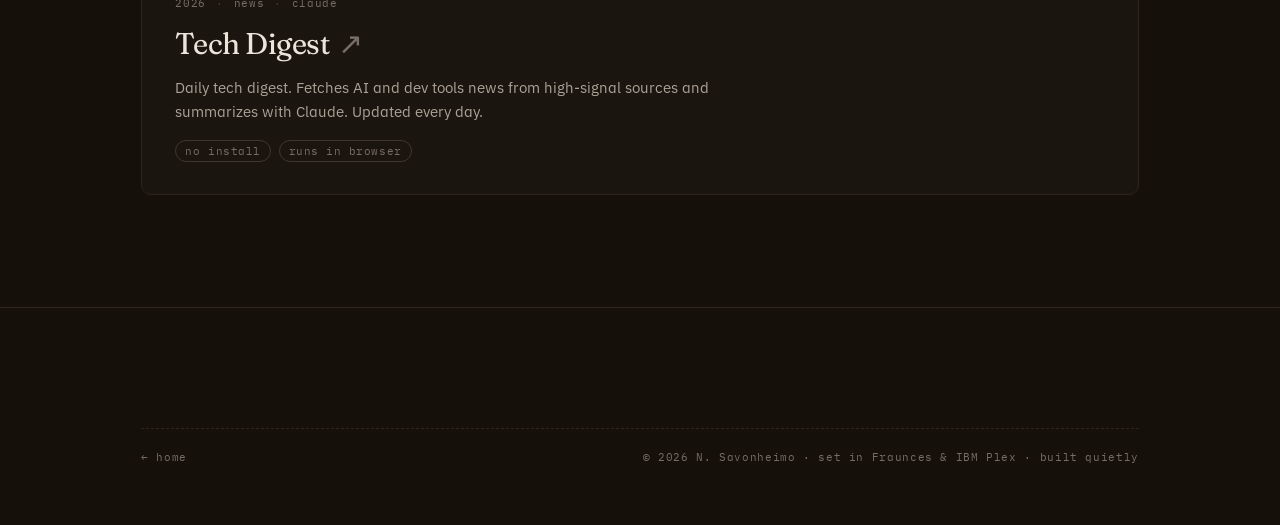
==== commit e01dbfd1: "Added and improved display and live projects. Added and edited informaton on front page." ====
--- a/live/index.html
+++ b/live/index.html
@@ -63,10 +63,29 @@
           <span class="sec-num">§</span>
           <h2 class="sec-title">Running now</h2>
         </div>
-        <span class="sec-sub">3 live</span>
+        <span class="sec-sub">4 live</span>
       </div>
 
       <div class="live-grid">
+
+        <!-- Finance Fun -->
+        <a class="live-card" href="https://finance-fun.onrender.com" target="_blank" rel="noopener noreferrer">
+          <div class="live-thumb">
+            <img src="../img/finance_fun_request_lifecycle.svg" alt="">
+            <span class="live-thumb-marker">app</span>
+          </div>
+          <div class="live-body">
+            <div class="live-meta">
+              <span>2026</span><span class="sep">·</span><span>app</span><span class="sep">·</span><span>fastapi / js</span>
+            </div>
+            <h3>Finance Fun<span class="arrow" aria-hidden="true">↗</span></h3>
+            <p class="live-blurb">A no-login finance site for comparing stocks, reading news, tracking a watchlist with charts, and copying finance prompts.</p>
+            <div class="live-tags">
+              <span class="tag">no install</span>
+              <span class="tag">runs in browser</span>
+            </div>
+          </div>
+        </a>
 
         <!-- Geofill -->
         <a class="live-card" href="https://nickeniklas.github.io/geofill/" target="_blank" rel="noopener noreferrer">
@@ -88,7 +107,7 @@
         </a>
 
         <!-- Anti-AI AI Club -->
-        <a class="live-card" href="https://github.com/Nickeniklas/Anti-AI-AI-Club" target="_blank" rel="noopener noreferrer">
+        <a class="live-card" href="https://nickeniklas.github.io/Anti-AI-AI-Club/" target="_blank" rel="noopener noreferrer">
           <div class="live-thumb">
             <img src="../img/AntiAI-AIClub-form.png" alt="">
             <span class="live-thumb-marker">site</span>
--- a/style.css
+++ b/style.css
@@ -267,6 +267,13 @@
   margin-bottom: 32px;
   line-height: 1.55;
 }
+.sec-lede a {
+  color: var(--ink);
+  border-bottom: 1px solid var(--line);
+  padding-bottom: 1px;
+  transition: color 0.15s, border-color 0.15s;
+}
+.sec-lede a:hover { color: var(--green-ink); border-color: var(--green-ink); }
 
 /* ── project cards (list-of-cards layout) ──────────────── */
 .projects-grid {
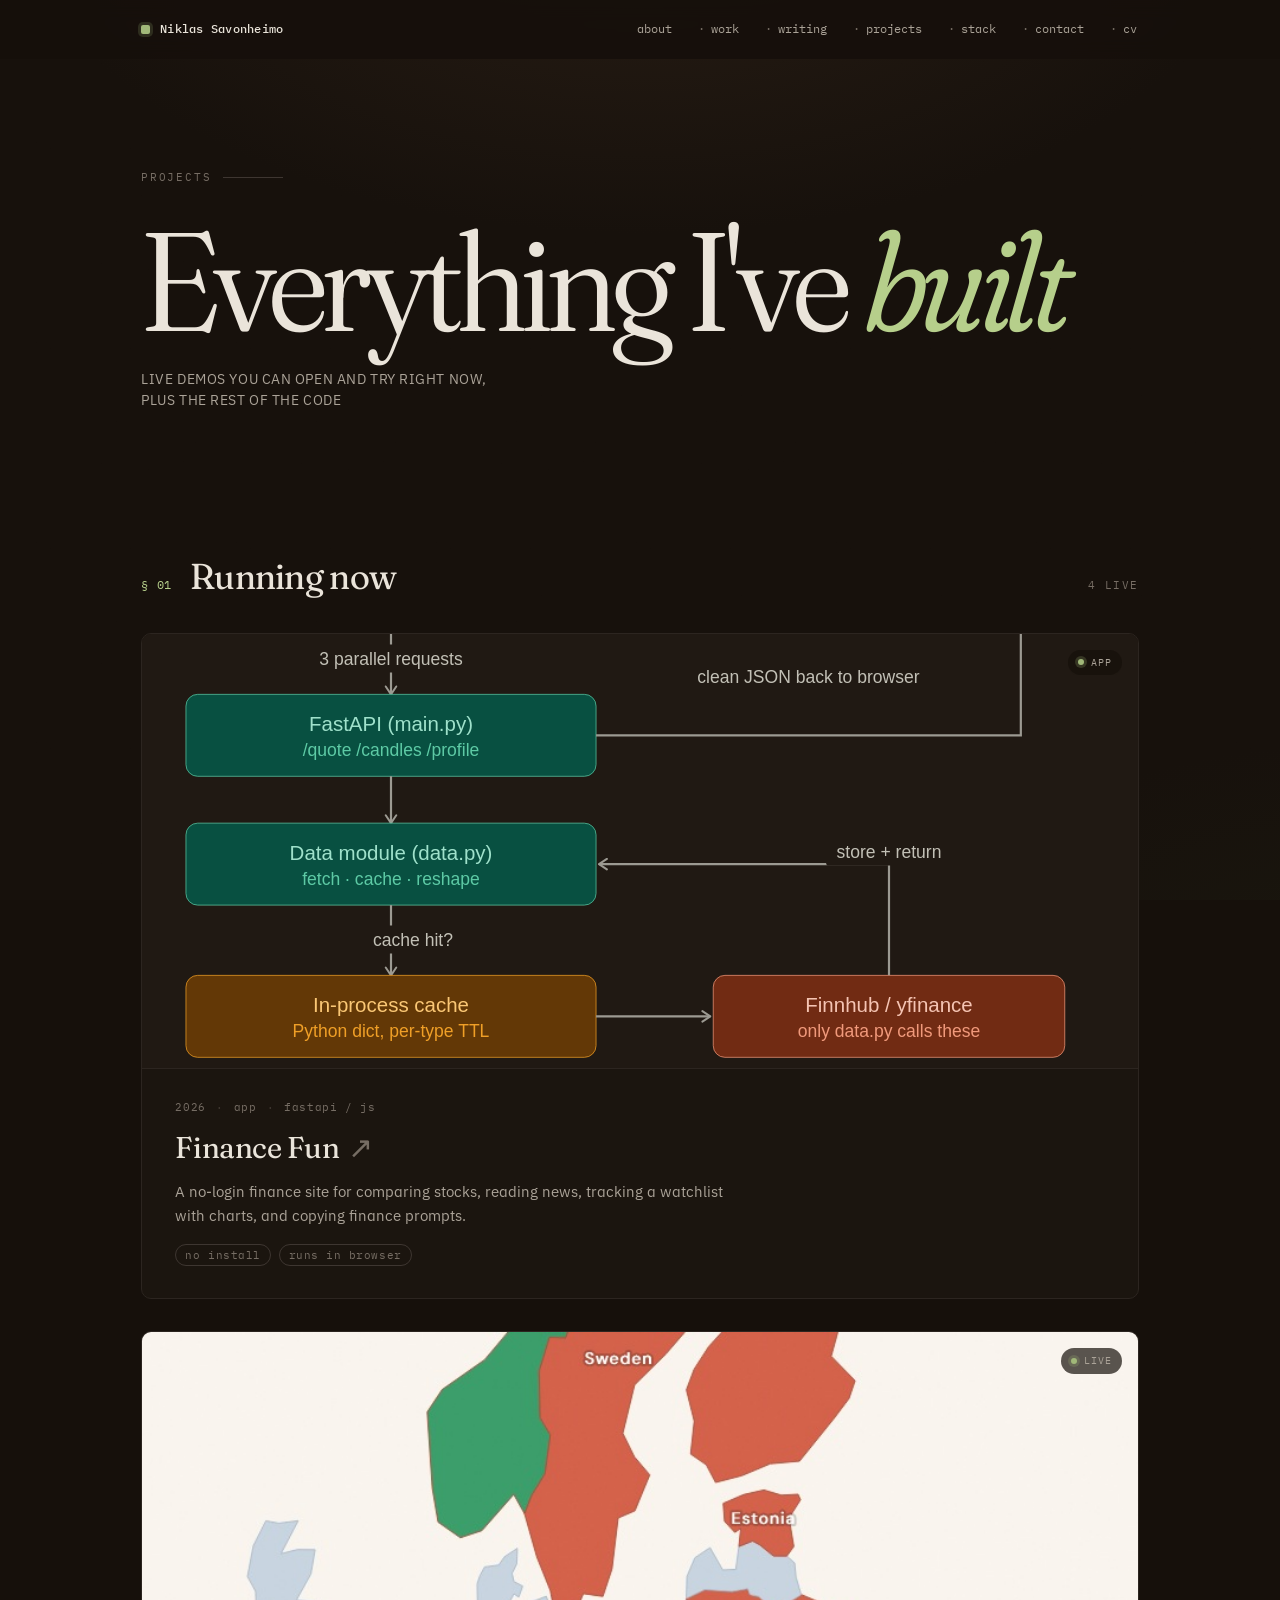
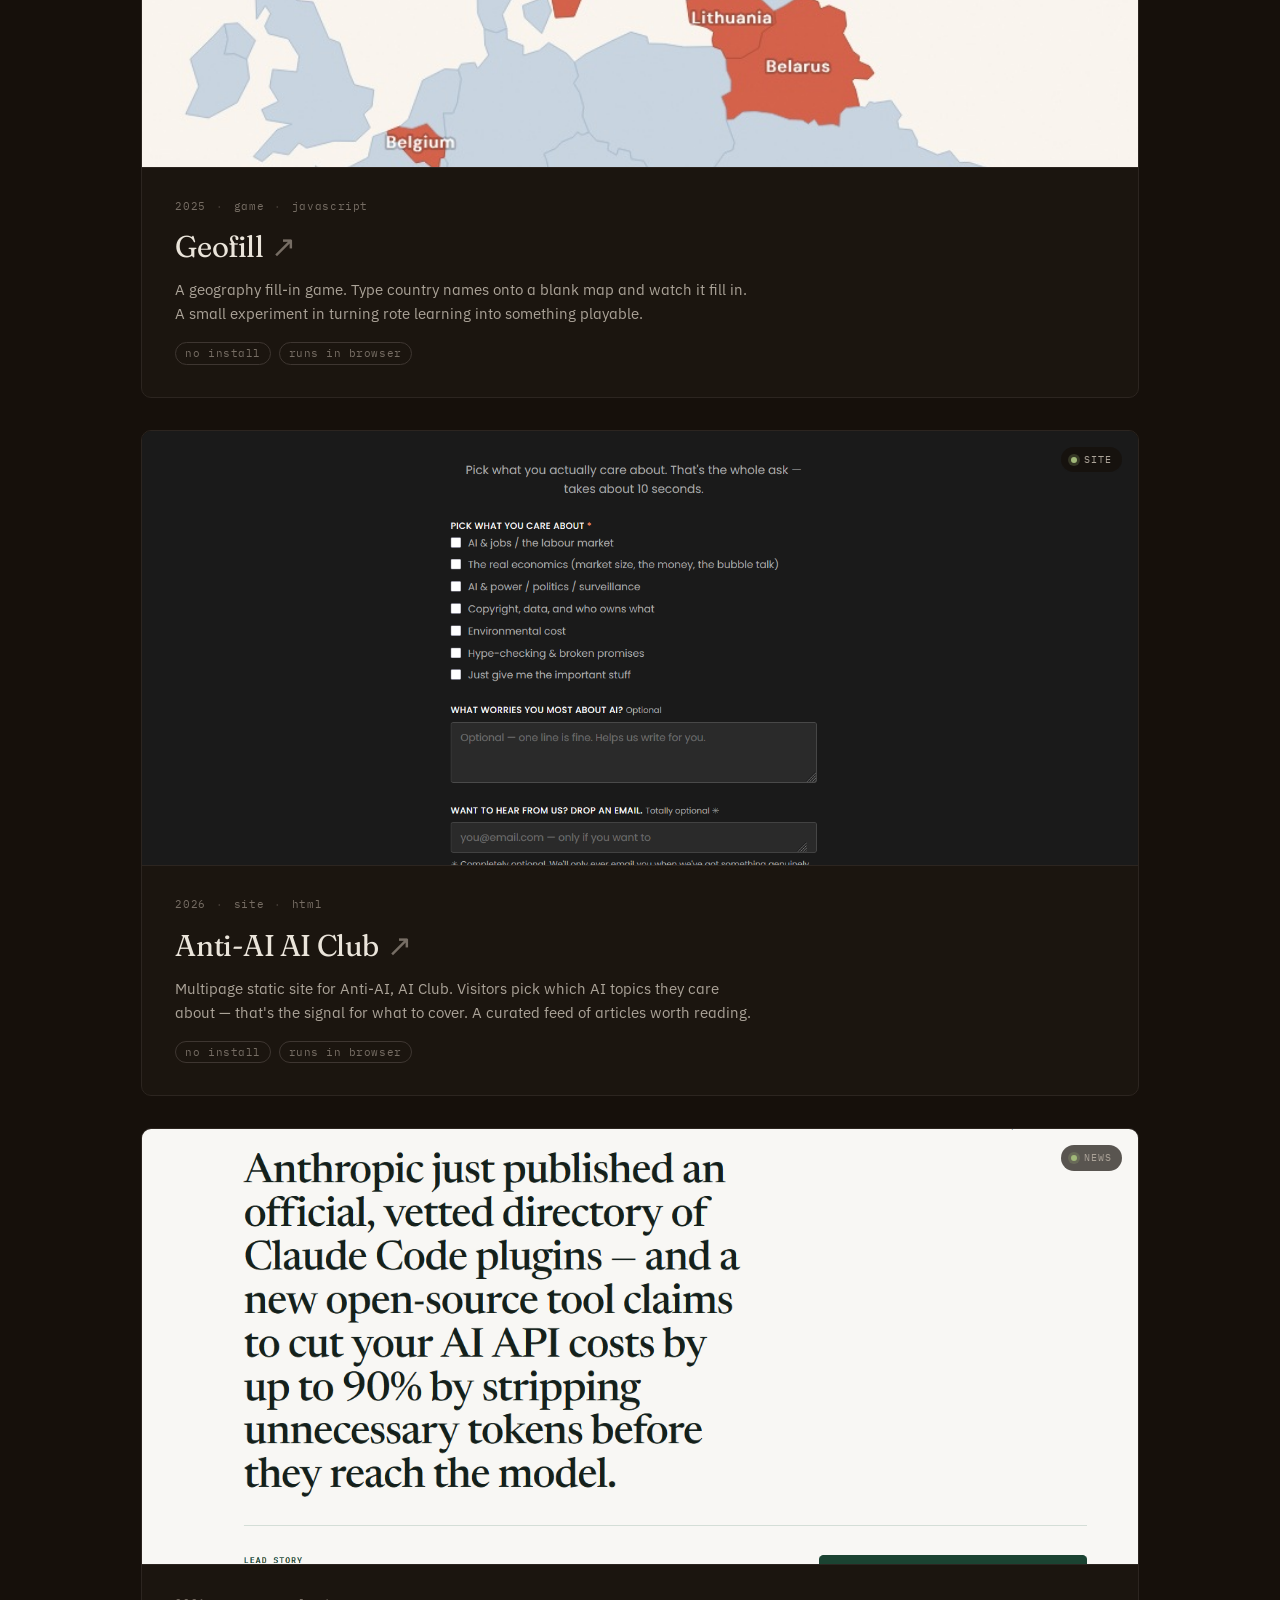
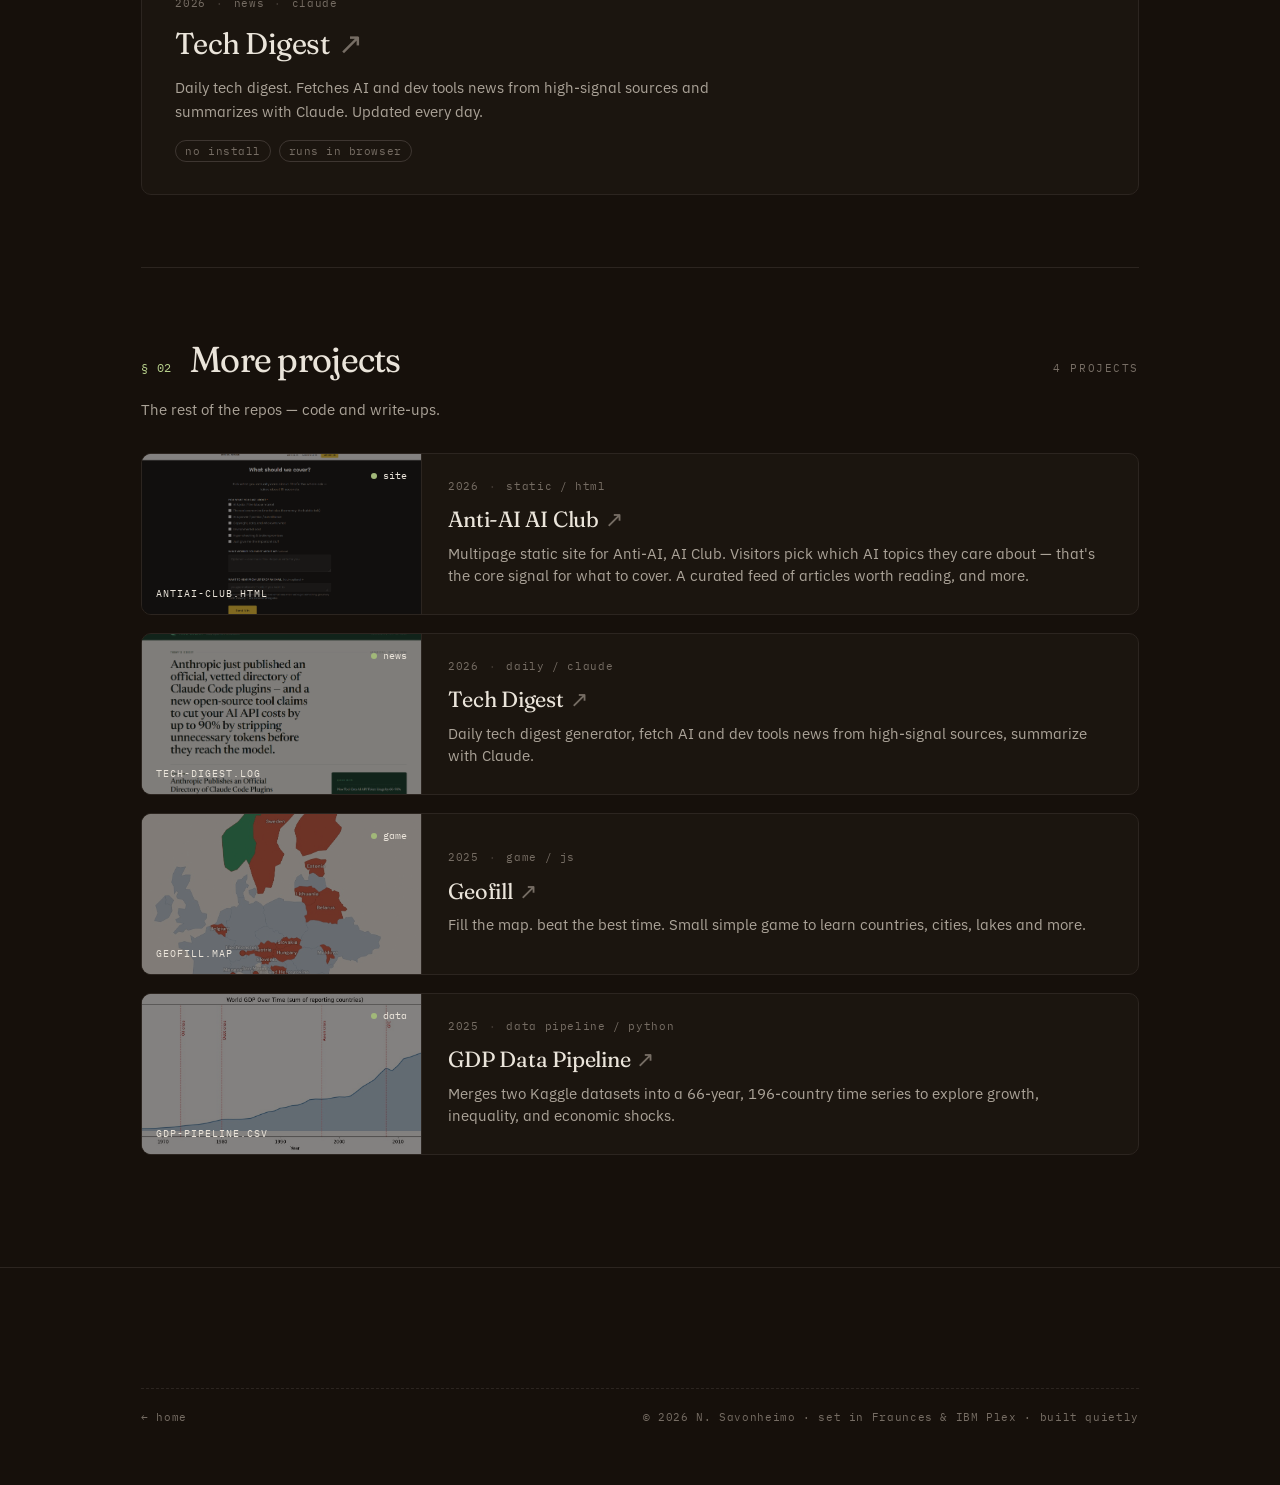
==== commit 77486d49: "Reworked frontpage and projects: rewritten about section. new structure. Frontpage only 2 projects, " ====
--- a/live/index.html
+++ b/live/index.html
@@ -4,19 +4,19 @@
   <meta charset="UTF-8">
   <meta name="viewport" content="width=device-width, initial-scale=1.0">
 
-  <title>Live — Niklas Savonheimo</title>
-  <meta name="description" content="Web apps and sites you can open and try with one click.">
+  <title>Projects — Niklas Savonheimo</title>
+  <meta name="description" content="All projects — live demos you can open and try, plus the rest of the code.">
 
   <!-- Open Graph -->
   <meta property="og:type" content="website">
   <meta property="og:url" content="https://portfolio-site-5bt.pages.dev/live/">
-  <meta property="og:title" content="Live — Niklas Savonheimo">
-  <meta property="og:description" content="Web apps and sites you can open and try with one click.">
+  <meta property="og:title" content="Projects — Niklas Savonheimo">
+  <meta property="og:description" content="All projects — live demos you can open and try, plus the rest of the code.">
 
   <!-- Twitter card -->
   <meta name="twitter:card" content="summary_large_image">
-  <meta name="twitter:title" content="Live — Niklas Savonheimo">
-  <meta name="twitter:description" content="Web apps and sites you can open and try with one click.">
+  <meta name="twitter:title" content="Projects — Niklas Savonheimo">
+  <meta name="twitter:description" content="All projects — live demos you can open and try, plus the rest of the code.">
 
   <!-- Fonts: Fraunces (variable, all axes) + IBM Plex Sans + IBM Plex Mono -->
   <link rel="preconnect" href="https://fonts.googleapis.com">
@@ -36,12 +36,13 @@
       <span><b>Niklas Savonheimo</b></span>
     </a>
     <div class="nav-links">
+      <a href="../#about">about</a>
       <a href="../#work">work</a>
       <a href="../#writing">writing</a>
-      <a href="./">live</a>
+      <a href="./">projects</a>
       <a href="../#stack">stack</a>
-      <a href="../#about">about</a>
       <a href="../#contact">contact</a>
+      <a href="../cv.docx" download>cv</a>
     </div>
   </nav>
 
@@ -50,17 +51,17 @@
     <!-- Hero -->
     <header class="hero">
       <div>
-        <div class="hero-eyebrow">Live</div>
-        <h1>Things you can <em>click</em></h1>
-        <p class="hero-lede">Web apps and sites running right now<br>open one and try</p>
+        <div class="hero-eyebrow">Projects</div>
+        <h1>Everything I've <em>built</em></h1>
+        <p class="hero-lede">Live demos you can open and try right now,<br>plus the rest of the code</p>
       </div>
     </header>
 
-    <!-- Live sites -->
+    <!-- § 01 Live -->
     <section class="section">
       <div class="sec-head">
         <div class="left">
-          <span class="sec-num">§</span>
+          <span class="sec-num">§ 01</span>
           <h2 class="sec-title">Running now</h2>
         </div>
         <span class="sec-sub">4 live</span>
@@ -141,6 +142,90 @@
               <span class="tag">no install</span>
               <span class="tag">runs in browser</span>
             </div>
+          </div>
+        </a>
+
+      </div>
+    </section>
+
+    <!-- § 02 More projects -->
+    <section class="section">
+      <div class="sec-head">
+        <div class="left">
+          <span class="sec-num">§ 02</span>
+          <h2 class="sec-title">More projects</h2>
+        </div>
+        <span class="sec-sub">4 projects</span>
+      </div>
+      <p class="sec-lede">The rest of the repos — code and write-ups.</p>
+
+      <div class="projects-grid">
+
+        <!-- Anti-AI AI Club -->
+        <a class="card" href="https://github.com/Nickeniklas/Anti-AI-AI-Club" target="_blank" rel="noopener noreferrer">
+          <div class="card-thumb">
+            <img class="card-thumb-img" src="../img/AntiAI-AIClub-form.png" alt="">
+            <div class="card-thumb-scrim" aria-hidden="true"></div>
+            <div class="card-thumb-marker">site</div>
+            <div class="card-thumb-label">ANTIAI-CLUB.HTML</div>
+          </div>
+          <div class="card-body">
+            <div class="card-meta">
+              <span>2026</span><span class="sep">·</span><span>static / html</span>
+            </div>
+            <h3>Anti-AI AI Club<span class="arrow" aria-hidden="true">↗</span></h3>
+            <p class="card-blurb">Multipage static site for Anti-AI, AI Club. Visitors pick which AI topics they care about — that's the core signal for what to cover. A curated feed of articles worth reading, and more.</p>
+          </div>
+        </a>
+
+        <!-- Tech Digest -->
+        <a class="card" href="https://github.com/Nickeniklas/tech-digest" target="_blank" rel="noopener noreferrer">
+          <div class="card-thumb">
+            <img class="card-thumb-img" src="../img/tech-digest-cover.png" alt="">
+            <div class="card-thumb-scrim" aria-hidden="true"></div>
+            <div class="card-thumb-marker">news</div>
+            <div class="card-thumb-label">TECH-DIGEST.LOG</div>
+          </div>
+          <div class="card-body">
+            <div class="card-meta">
+              <span>2026</span><span class="sep">·</span><span>daily / claude</span>
+            </div>
+            <h3>Tech Digest<span class="arrow" aria-hidden="true">↗</span></h3>
+            <p class="card-blurb">Daily tech digest generator, fetch AI and dev tools news from high-signal sources, summarize with Claude.</p>
+          </div>
+        </a>
+
+        <!-- Geofill -->
+        <a class="card" href="https://github.com/Nickeniklas/geofill" target="_blank" rel="noopener noreferrer">
+          <div class="card-thumb">
+            <img class="card-thumb-img" src="../img/geofill-img.jpg" alt="" style="object-position:center top">
+            <div class="card-thumb-scrim" aria-hidden="true"></div>
+            <div class="card-thumb-marker">game</div>
+            <div class="card-thumb-label">GEOFILL.MAP</div>
+          </div>
+          <div class="card-body">
+            <div class="card-meta">
+              <span>2025</span><span class="sep">·</span><span>game / js</span>
+            </div>
+            <h3>Geofill<span class="arrow" aria-hidden="true">↗</span></h3>
+            <p class="card-blurb">Fill the map. beat the best time. Small simple game to learn countries, cities, lakes and more.</p>
+          </div>
+        </a>
+
+        <!-- GDP Data Pipeline -->
+        <a class="card" href="https://github.com/Nickeniklas/gdp-data-pipeline" target="_blank" rel="noopener noreferrer">
+          <div class="card-thumb">
+            <img class="card-thumb-img" src="../img/gdp-data-pipeline-img.jpg" alt="">
+            <div class="card-thumb-scrim" aria-hidden="true"></div>
+            <div class="card-thumb-marker">data</div>
+            <div class="card-thumb-label">GDP-PIPELINE.CSV</div>
+          </div>
+          <div class="card-body">
+            <div class="card-meta">
+              <span>2025</span><span class="sep">·</span><span>data pipeline / python</span>
+            </div>
+            <h3>GDP Data Pipeline<span class="arrow" aria-hidden="true">↗</span></h3>
+            <p class="card-blurb">Merges two Kaggle datasets into a 66-year, 196-country time series to explore growth, inequality, and economic shocks.</p>
           </div>
         </a>
 
--- a/style.css
+++ b/style.css
@@ -394,6 +394,20 @@
   margin: 0;
   text-wrap: pretty;
 }
+.card-links {
+  margin-top: 12px;
+  display: flex;
+  gap: 16px;
+  font-family: var(--mono);
+  font-size: 12px;
+  color: var(--ink-mute);
+}
+.card-links a {
+  border-bottom: 1px solid var(--line);
+  padding-bottom: 1px;
+  transition: color 0.15s, border-color 0.15s;
+}
+.card-links a:hover { color: var(--green-ink); border-color: var(--green-ink); }
 
 @media (max-width: 760px) {
   .projects-grid .card { grid-template-columns: 1fr; }
@@ -552,6 +566,37 @@
   margin-bottom: 2px;
 }
 .about-meta dd { margin: 0; }
+
+.cv-row {
+  grid-column: 1 / -1;
+  display: flex;
+  align-items: center;
+  flex-wrap: wrap;
+  gap: 24px;
+  margin-top: 8px;
+}
+.cv-btn {
+  font-family: var(--mono);
+  font-size: 11px;
+  text-transform: uppercase;
+  letter-spacing: 0.12em;
+  background: var(--green);
+  color: var(--bg);
+  padding: 10px 22px;
+  border-radius: 999px;
+  transition: background 0.15s;
+}
+.cv-btn:hover { background: var(--green-ink); }
+.cv-links {
+  display: flex;
+  gap: 18px;
+  font-family: var(--mono);
+  font-size: 11px;
+  text-transform: uppercase;
+  letter-spacing: 0.12em;
+  color: var(--ink-mute);
+}
+.cv-links a:hover { color: var(--green-ink); }
 
 @media (max-width: 760px) {
   .about { grid-template-columns: 1fr; gap: 28px; }
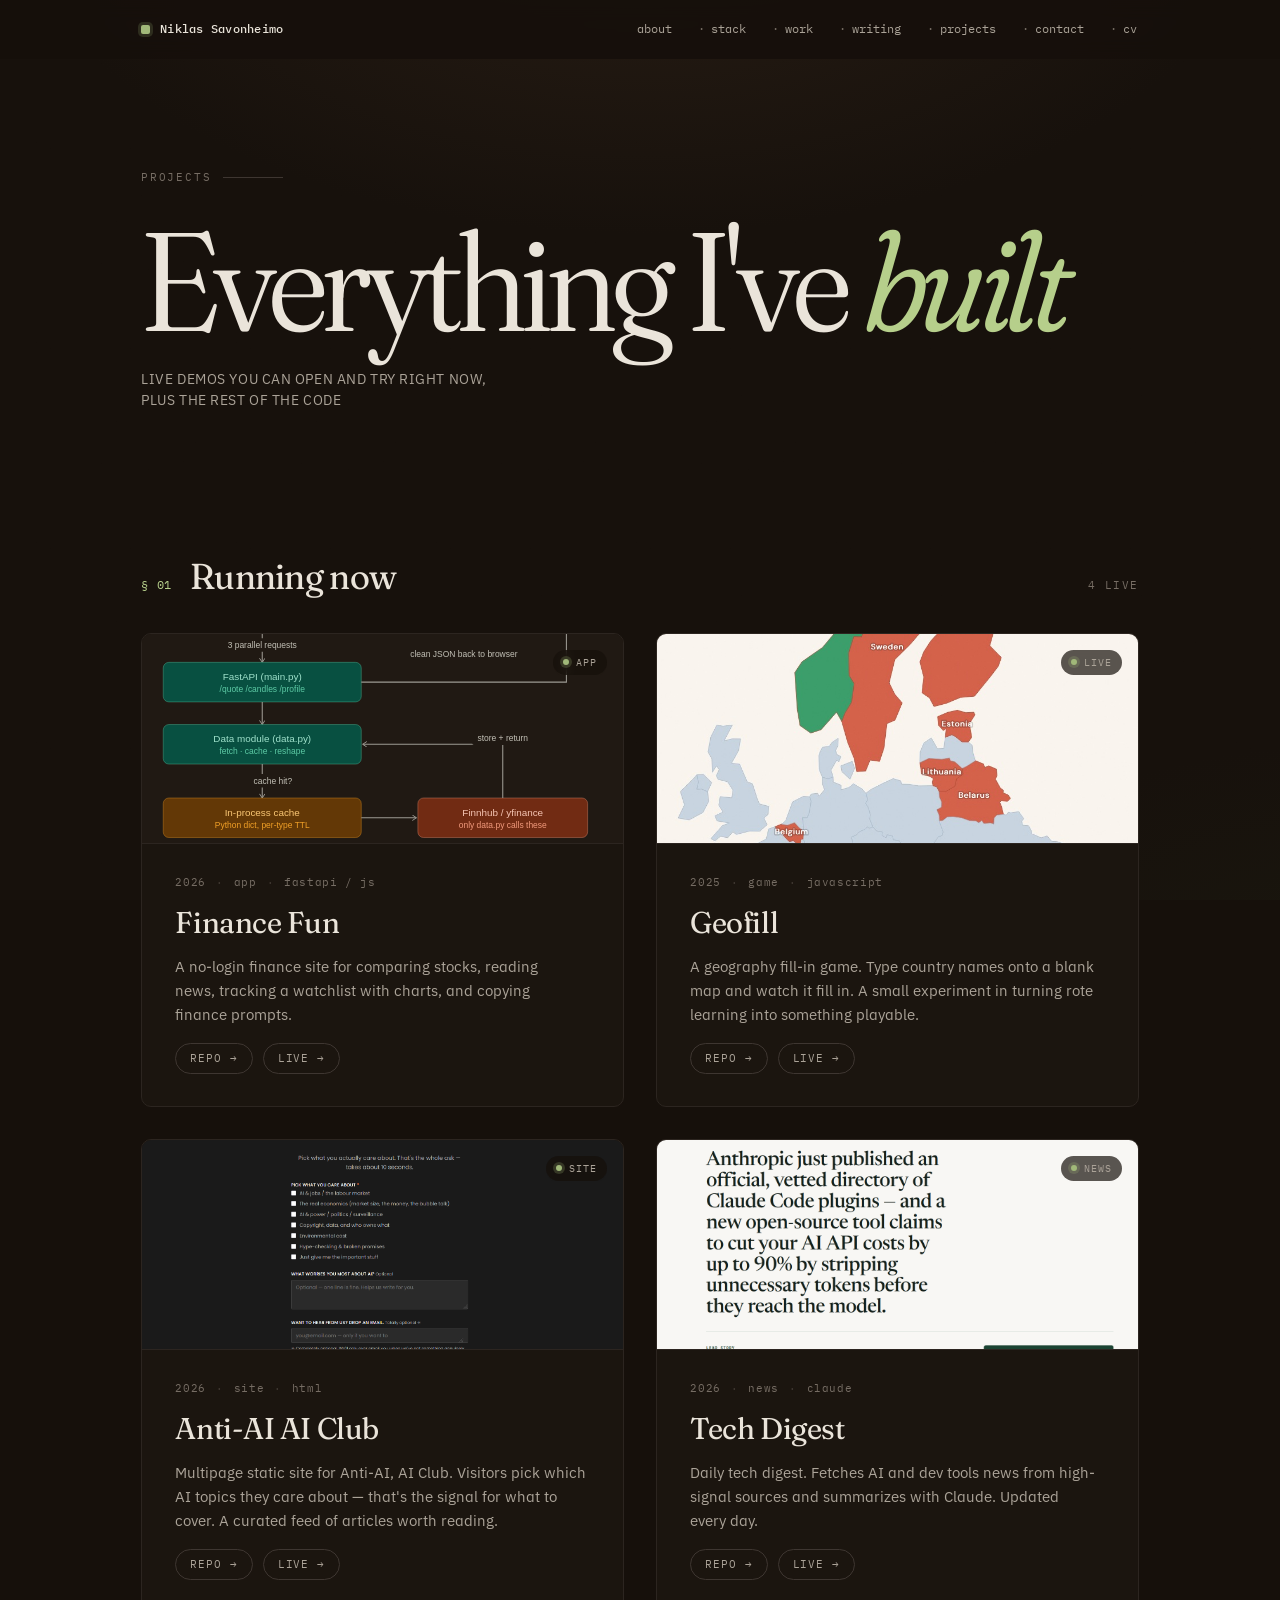
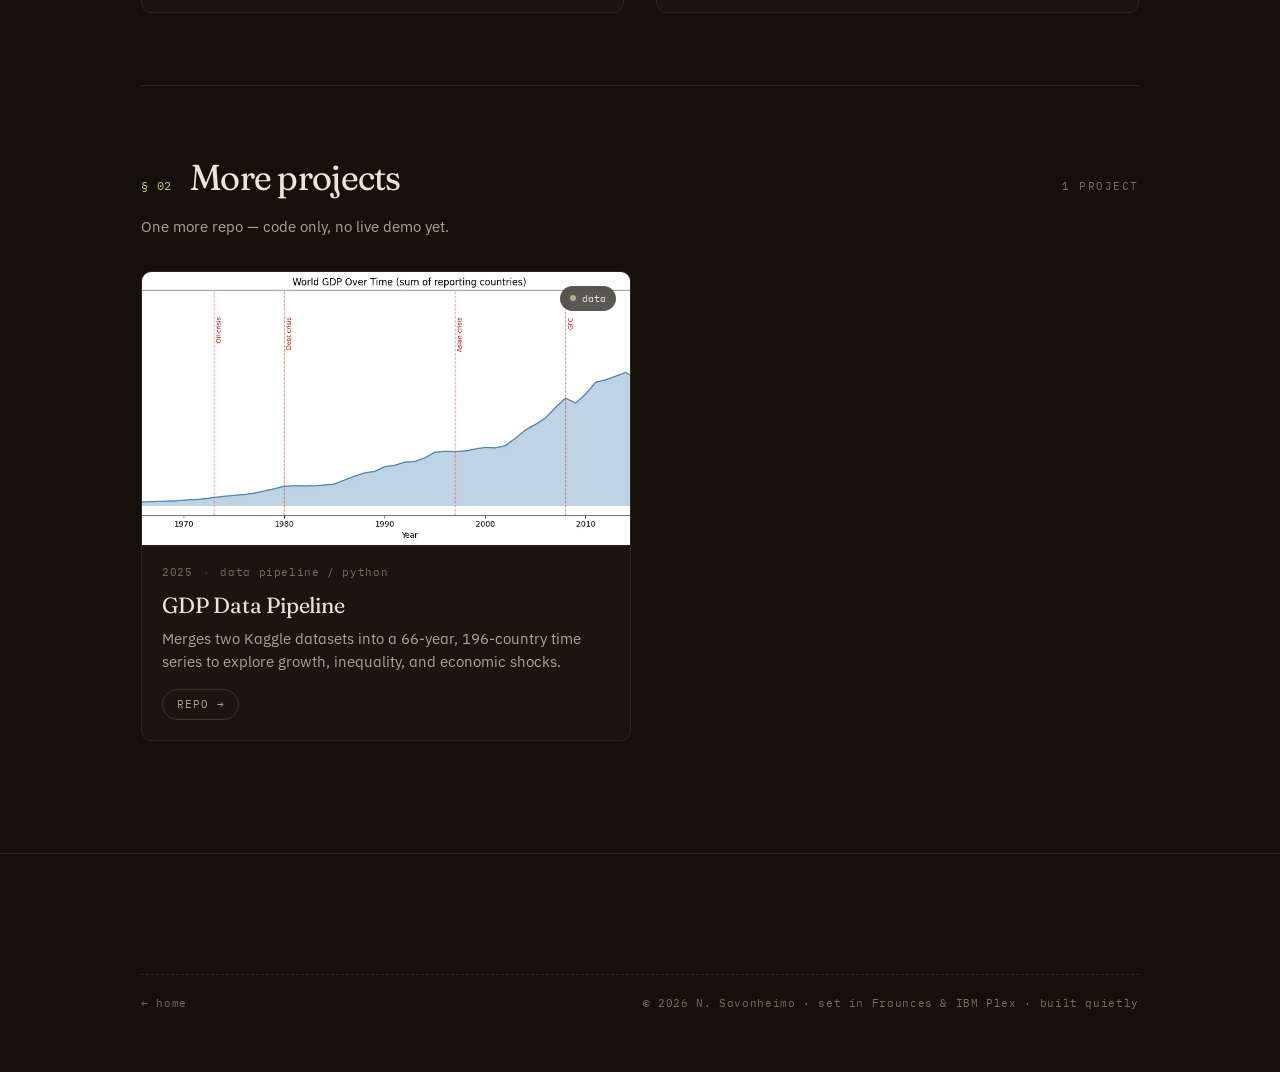
==== commit a8caba9d: "Frontpage: reordered. Project page: two live projects per row, removed redundant projects." ====
--- a/live/index.html
+++ b/live/index.html
@@ -37,10 +37,10 @@
     </a>
     <div class="nav-links">
       <a href="../#about">about</a>
+      <a href="../#stack">stack</a>
       <a href="../#work">work</a>
       <a href="../#writing">writing</a>
       <a href="./">projects</a>
-      <a href="../#stack">stack</a>
       <a href="../#contact">contact</a>
       <a href="../cv.docx" download>cv</a>
     </div>
@@ -70,7 +70,7 @@
       <div class="live-grid">
 
         <!-- Finance Fun -->
-        <a class="live-card" href="https://finance-fun.onrender.com" target="_blank" rel="noopener noreferrer">
+        <div class="live-card">
           <div class="live-thumb">
             <img src="../img/finance_fun_request_lifecycle.svg" alt="">
             <span class="live-thumb-marker">app</span>
@@ -79,17 +79,17 @@
             <div class="live-meta">
               <span>2026</span><span class="sep">·</span><span>app</span><span class="sep">·</span><span>fastapi / js</span>
             </div>
-            <h3>Finance Fun<span class="arrow" aria-hidden="true">↗</span></h3>
+            <h3>Finance Fun</h3>
             <p class="live-blurb">A no-login finance site for comparing stocks, reading news, tracking a watchlist with charts, and copying finance prompts.</p>
-            <div class="live-tags">
-              <span class="tag">no install</span>
-              <span class="tag">runs in browser</span>
+            <div class="card-links">
+              <a href="https://github.com/Nickeniklas/finance-fun" target="_blank" rel="noopener noreferrer">repo →</a>
+              <a href="https://finance-fun.onrender.com" target="_blank" rel="noopener noreferrer">live →</a>
             </div>
           </div>
-        </a>
+        </div>
 
         <!-- Geofill -->
-        <a class="live-card" href="https://nickeniklas.github.io/geofill/" target="_blank" rel="noopener noreferrer">
+        <div class="live-card">
           <div class="live-thumb">
             <img src="../img/geofill-img.jpg" alt="" style="object-position:center top">
             <span class="live-thumb-marker">live</span>
@@ -98,17 +98,17 @@
             <div class="live-meta">
               <span>2025</span><span class="sep">·</span><span>game</span><span class="sep">·</span><span>javascript</span>
             </div>
-            <h3>Geofill<span class="arrow" aria-hidden="true">↗</span></h3>
+            <h3>Geofill</h3>
             <p class="live-blurb">A geography fill-in game. Type country names onto a blank map and watch it fill in. A small experiment in turning rote learning into something playable.</p>
-            <div class="live-tags">
-              <span class="tag">no install</span>
-              <span class="tag">runs in browser</span>
+            <div class="card-links">
+              <a href="https://github.com/Nickeniklas/geofill" target="_blank" rel="noopener noreferrer">repo →</a>
+              <a href="https://nickeniklas.github.io/geofill/" target="_blank" rel="noopener noreferrer">live →</a>
             </div>
           </div>
-        </a>
+        </div>
 
         <!-- Anti-AI AI Club -->
-        <a class="live-card" href="https://nickeniklas.github.io/Anti-AI-AI-Club/" target="_blank" rel="noopener noreferrer">
+        <div class="live-card">
           <div class="live-thumb">
             <img src="../img/AntiAI-AIClub-form.png" alt="">
             <span class="live-thumb-marker">site</span>
@@ -117,17 +117,17 @@
             <div class="live-meta">
               <span>2026</span><span class="sep">·</span><span>site</span><span class="sep">·</span><span>html</span>
             </div>
-            <h3>Anti-AI AI Club<span class="arrow" aria-hidden="true">↗</span></h3>
+            <h3>Anti-AI AI Club</h3>
             <p class="live-blurb">Multipage static site for Anti-AI, AI Club. Visitors pick which AI topics they care about — that's the signal for what to cover. A curated feed of articles worth reading.</p>
-            <div class="live-tags">
-              <span class="tag">no install</span>
-              <span class="tag">runs in browser</span>
+            <div class="card-links">
+              <a href="https://github.com/Nickeniklas/Anti-AI-AI-Club" target="_blank" rel="noopener noreferrer">repo →</a>
+              <a href="https://nickeniklas.github.io/Anti-AI-AI-Club/" target="_blank" rel="noopener noreferrer">live →</a>
             </div>
           </div>
-        </a>
+        </div>
 
         <!-- Tech Digest -->
-        <a class="live-card" href="https://nickeniklas.github.io/tech-digest/" target="_blank" rel="noopener noreferrer">
+        <div class="live-card">
           <div class="live-thumb">
             <img src="../img/tech-digest-cover.png" alt="">
             <span class="live-thumb-marker">news</span>
@@ -136,14 +136,14 @@
             <div class="live-meta">
               <span>2026</span><span class="sep">·</span><span>news</span><span class="sep">·</span><span>claude</span>
             </div>
-            <h3>Tech Digest<span class="arrow" aria-hidden="true">↗</span></h3>
+            <h3>Tech Digest</h3>
             <p class="live-blurb">Daily tech digest. Fetches AI and dev tools news from high-signal sources and summarizes with Claude. Updated every day.</p>
-            <div class="live-tags">
-              <span class="tag">no install</span>
-              <span class="tag">runs in browser</span>
+            <div class="card-links">
+              <a href="https://github.com/Nickeniklas/tech-digest" target="_blank" rel="noopener noreferrer">repo →</a>
+              <a href="https://nickeniklas.github.io/tech-digest/" target="_blank" rel="noopener noreferrer">live →</a>
             </div>
           </div>
-        </a>
+        </div>
 
       </div>
     </section>
@@ -155,79 +155,29 @@
           <span class="sec-num">§ 02</span>
           <h2 class="sec-title">More projects</h2>
         </div>
-        <span class="sec-sub">4 projects</span>
+        <span class="sec-sub">1 project</span>
       </div>
-      <p class="sec-lede">The rest of the repos — code and write-ups.</p>
+      <p class="sec-lede">One more repo — code only, no live demo yet.</p>
 
-      <div class="projects-grid">
-
-        <!-- Anti-AI AI Club -->
-        <a class="card" href="https://github.com/Nickeniklas/Anti-AI-AI-Club" target="_blank" rel="noopener noreferrer">
-          <div class="card-thumb">
-            <img class="card-thumb-img" src="../img/AntiAI-AIClub-form.png" alt="">
-            <div class="card-thumb-scrim" aria-hidden="true"></div>
-            <div class="card-thumb-marker">site</div>
-            <div class="card-thumb-label">ANTIAI-CLUB.HTML</div>
-          </div>
-          <div class="card-body">
-            <div class="card-meta">
-              <span>2026</span><span class="sep">·</span><span>static / html</span>
-            </div>
-            <h3>Anti-AI AI Club<span class="arrow" aria-hidden="true">↗</span></h3>
-            <p class="card-blurb">Multipage static site for Anti-AI, AI Club. Visitors pick which AI topics they care about — that's the core signal for what to cover. A curated feed of articles worth reading, and more.</p>
-          </div>
-        </a>
-
-        <!-- Tech Digest -->
-        <a class="card" href="https://github.com/Nickeniklas/tech-digest" target="_blank" rel="noopener noreferrer">
-          <div class="card-thumb">
-            <img class="card-thumb-img" src="../img/tech-digest-cover.png" alt="">
-            <div class="card-thumb-scrim" aria-hidden="true"></div>
-            <div class="card-thumb-marker">news</div>
-            <div class="card-thumb-label">TECH-DIGEST.LOG</div>
-          </div>
-          <div class="card-body">
-            <div class="card-meta">
-              <span>2026</span><span class="sep">·</span><span>daily / claude</span>
-            </div>
-            <h3>Tech Digest<span class="arrow" aria-hidden="true">↗</span></h3>
-            <p class="card-blurb">Daily tech digest generator, fetch AI and dev tools news from high-signal sources, summarize with Claude.</p>
-          </div>
-        </a>
-
-        <!-- Geofill -->
-        <a class="card" href="https://github.com/Nickeniklas/geofill" target="_blank" rel="noopener noreferrer">
-          <div class="card-thumb">
-            <img class="card-thumb-img" src="../img/geofill-img.jpg" alt="" style="object-position:center top">
-            <div class="card-thumb-scrim" aria-hidden="true"></div>
-            <div class="card-thumb-marker">game</div>
-            <div class="card-thumb-label">GEOFILL.MAP</div>
-          </div>
-          <div class="card-body">
-            <div class="card-meta">
-              <span>2025</span><span class="sep">·</span><span>game / js</span>
-            </div>
-            <h3>Geofill<span class="arrow" aria-hidden="true">↗</span></h3>
-            <p class="card-blurb">Fill the map. beat the best time. Small simple game to learn countries, cities, lakes and more.</p>
-          </div>
-        </a>
+      <div class="projects-grid more-projects-grid">
 
         <!-- GDP Data Pipeline -->
-        <a class="card" href="https://github.com/Nickeniklas/gdp-data-pipeline" target="_blank" rel="noopener noreferrer">
+        <div class="card">
           <div class="card-thumb">
             <img class="card-thumb-img" src="../img/gdp-data-pipeline-img.jpg" alt="">
-            <div class="card-thumb-scrim" aria-hidden="true"></div>
             <div class="card-thumb-marker">data</div>
-            <div class="card-thumb-label">GDP-PIPELINE.CSV</div>
           </div>
           <div class="card-body">
             <div class="card-meta">
               <span>2025</span><span class="sep">·</span><span>data pipeline / python</span>
             </div>
-            <h3>GDP Data Pipeline<span class="arrow" aria-hidden="true">↗</span></h3>
+            <h3>GDP Data Pipeline</h3>
             <p class="card-blurb">Merges two Kaggle datasets into a 66-year, 196-country time series to explore growth, inequality, and economic shocks.</p>
+            <div class="card-links">
+              <a href="https://github.com/Nickeniklas/gdp-data-pipeline" target="_blank" rel="noopener noreferrer">repo →</a>
+            </div>
           </div>
-        </a>
+        </div>
 
       </div>
     </section>
--- a/style.css
+++ b/style.css
@@ -395,19 +395,27 @@
   text-wrap: pretty;
 }
 .card-links {
-  margin-top: 12px;
-  display: flex;
-  gap: 16px;
-  font-family: var(--mono);
-  font-size: 12px;
-  color: var(--ink-mute);
+  margin-top: 16px;
+  display: flex;
+  flex-wrap: wrap;
+  gap: 10px;
 }
 .card-links a {
-  border-bottom: 1px solid var(--line);
-  padding-bottom: 1px;
-  transition: color 0.15s, border-color 0.15s;
-}
-.card-links a:hover { color: var(--green-ink); border-color: var(--green-ink); }
+  font-family: var(--mono);
+  font-size: 11px;
+  letter-spacing: 0.08em;
+  text-transform: uppercase;
+  color: var(--ink-mute);
+  border: 1px solid var(--line);
+  border-radius: 999px;
+  padding: 6px 14px;
+  transition: background 0.15s, color 0.15s, border-color 0.15s;
+}
+.card-links a:hover {
+  background: var(--green);
+  color: var(--bg);
+  border-color: var(--green);
+}
 
 @media (max-width: 760px) {
   .projects-grid .card { grid-template-columns: 1fr; }
@@ -415,6 +423,37 @@
     aspect-ratio: 16/9; min-height: 0;
     border-right: 0; border-bottom: 1px solid var(--line-soft);
   }
+}
+
+/* ── more-projects grid (live/index.html § 02) ───────────── */
+.more-projects-grid {
+  display: grid;
+  grid-template-columns: repeat(2, 1fr);
+  gap: 18px;
+}
+.more-projects-grid .card {
+  display: flex;
+  flex-direction: column;
+}
+.more-projects-grid .card-thumb {
+  aspect-ratio: 16 / 9;
+  height: auto;
+  min-height: 0;
+  border-bottom: 1px solid var(--line-soft);
+  border-right: 0;
+}
+.more-projects-grid .card-body {
+  padding: 18px 20px 20px;
+  display: block;
+}
+.more-projects-grid .card-thumb-marker {
+  background: oklch(18% 0.014 60 / 0.7);
+  padding: 5px 10px;
+  border-radius: 999px;
+  backdrop-filter: blur(4px);
+}
+@media (max-width: 760px) {
+  .more-projects-grid { grid-template-columns: 1fr; }
 }
 
 /* ── writing list ──────────────────────────────────────── */
@@ -553,6 +592,16 @@
 .prose p { margin: 0 0 1em; text-wrap: pretty; }
 .prose p + p { text-indent: 1.4em; }
 .prose .first { font-variant-caps: all-small-caps; letter-spacing: 0.06em; }
+.prose h2 {
+  font-family: var(--serif);
+  font-weight: 400;
+  font-size: clamp(20px, 2.6vw, 26px);
+  line-height: 1.3;
+  letter-spacing: -0.01em;
+  margin: 1.7em 0 0.6em;
+  font-variation-settings: "SOFT" 40, "WONK" 1, "opsz" 36;
+  color: var(--ink);
+}
 
 .about-meta {
   font-family: var(--mono);
@@ -777,8 +826,8 @@
 
 /* ── live sites ────────────────────────────────────────── */
 .live-grid {
-  display: flex;
-  flex-direction: column;
+  display: grid;
+  grid-template-columns: repeat(2, 1fr);
   gap: clamp(20px, 3vw, 32px);
 }
 .live-card {
@@ -856,16 +905,6 @@
   font-variation-settings: "SOFT" 40, "WONK" 1, "opsz" 48;
   transition: color 0.2s;
 }
-.live-card h3 .arrow {
-  display: inline-block;
-  margin-left: 8px;
-  transition: transform 0.25s;
-  color: var(--ink-faint);
-}
-.live-card:hover h3 .arrow {
-  transform: translate(4px, -4px);
-  color: var(--green-ink);
-}
 .live-blurb {
   color: var(--ink-mute);
   font-size: 15px;
@@ -874,24 +913,13 @@
   max-width: 64ch;
   text-wrap: pretty;
 }
-.live-tags {
-  margin-top: 16px;
-  display: flex; gap: 8px; flex-wrap: wrap;
-}
-.live-tags .tag {
-  font-family: var(--mono);
-  font-size: 10.5px;
-  color: var(--ink-faint);
-  border: 1px solid var(--line);
-  padding: 2px 9px;
-  border-radius: 999px;
-  letter-spacing: 0.05em;
+@media (max-width: 760px) {
+  .live-grid { grid-template-columns: 1fr; }
 }
 
 @media (prefers-reduced-motion: reduce) {
   .live-card { transition: border-color 0.2s; }
   .live-card:hover { transform: none; }
-  .live-card h3 .arrow { transition: none; }
 }
 
 /* ── work section footnote (pointer to /live/) ─────────── */
